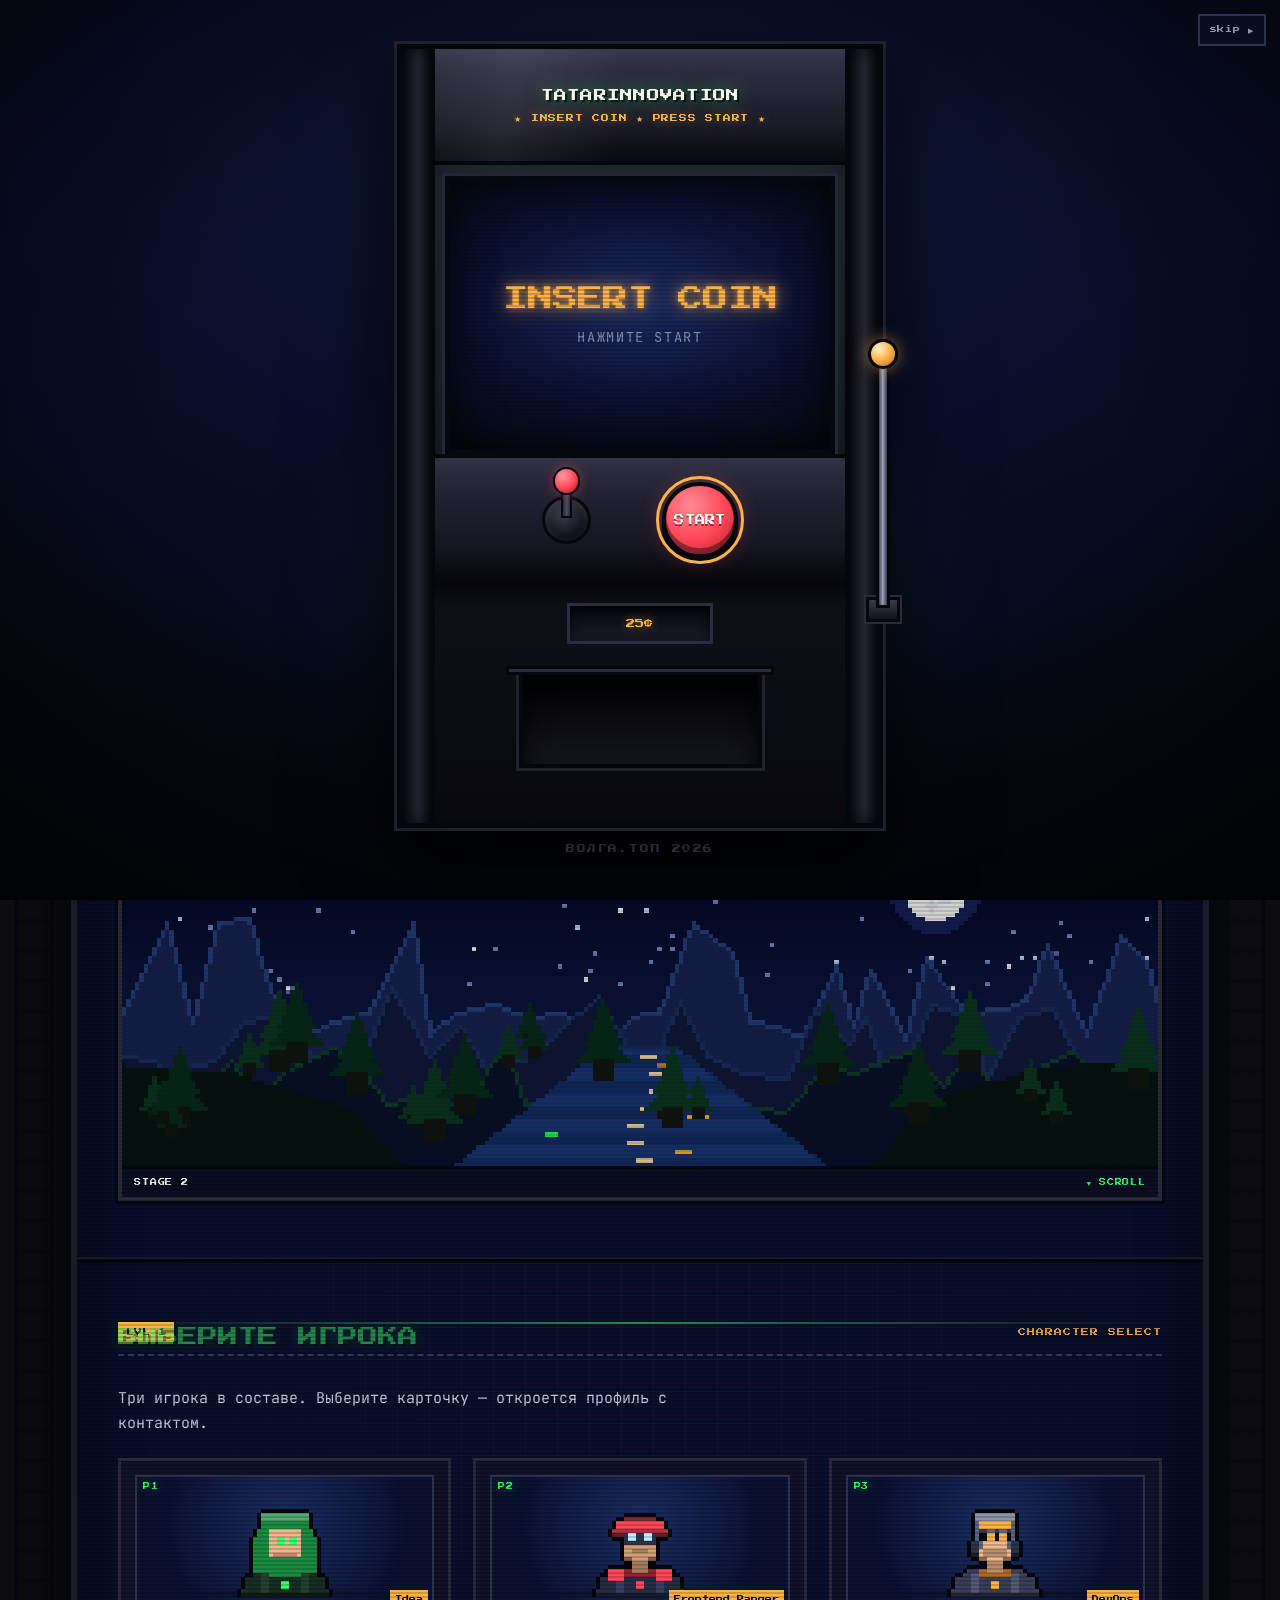
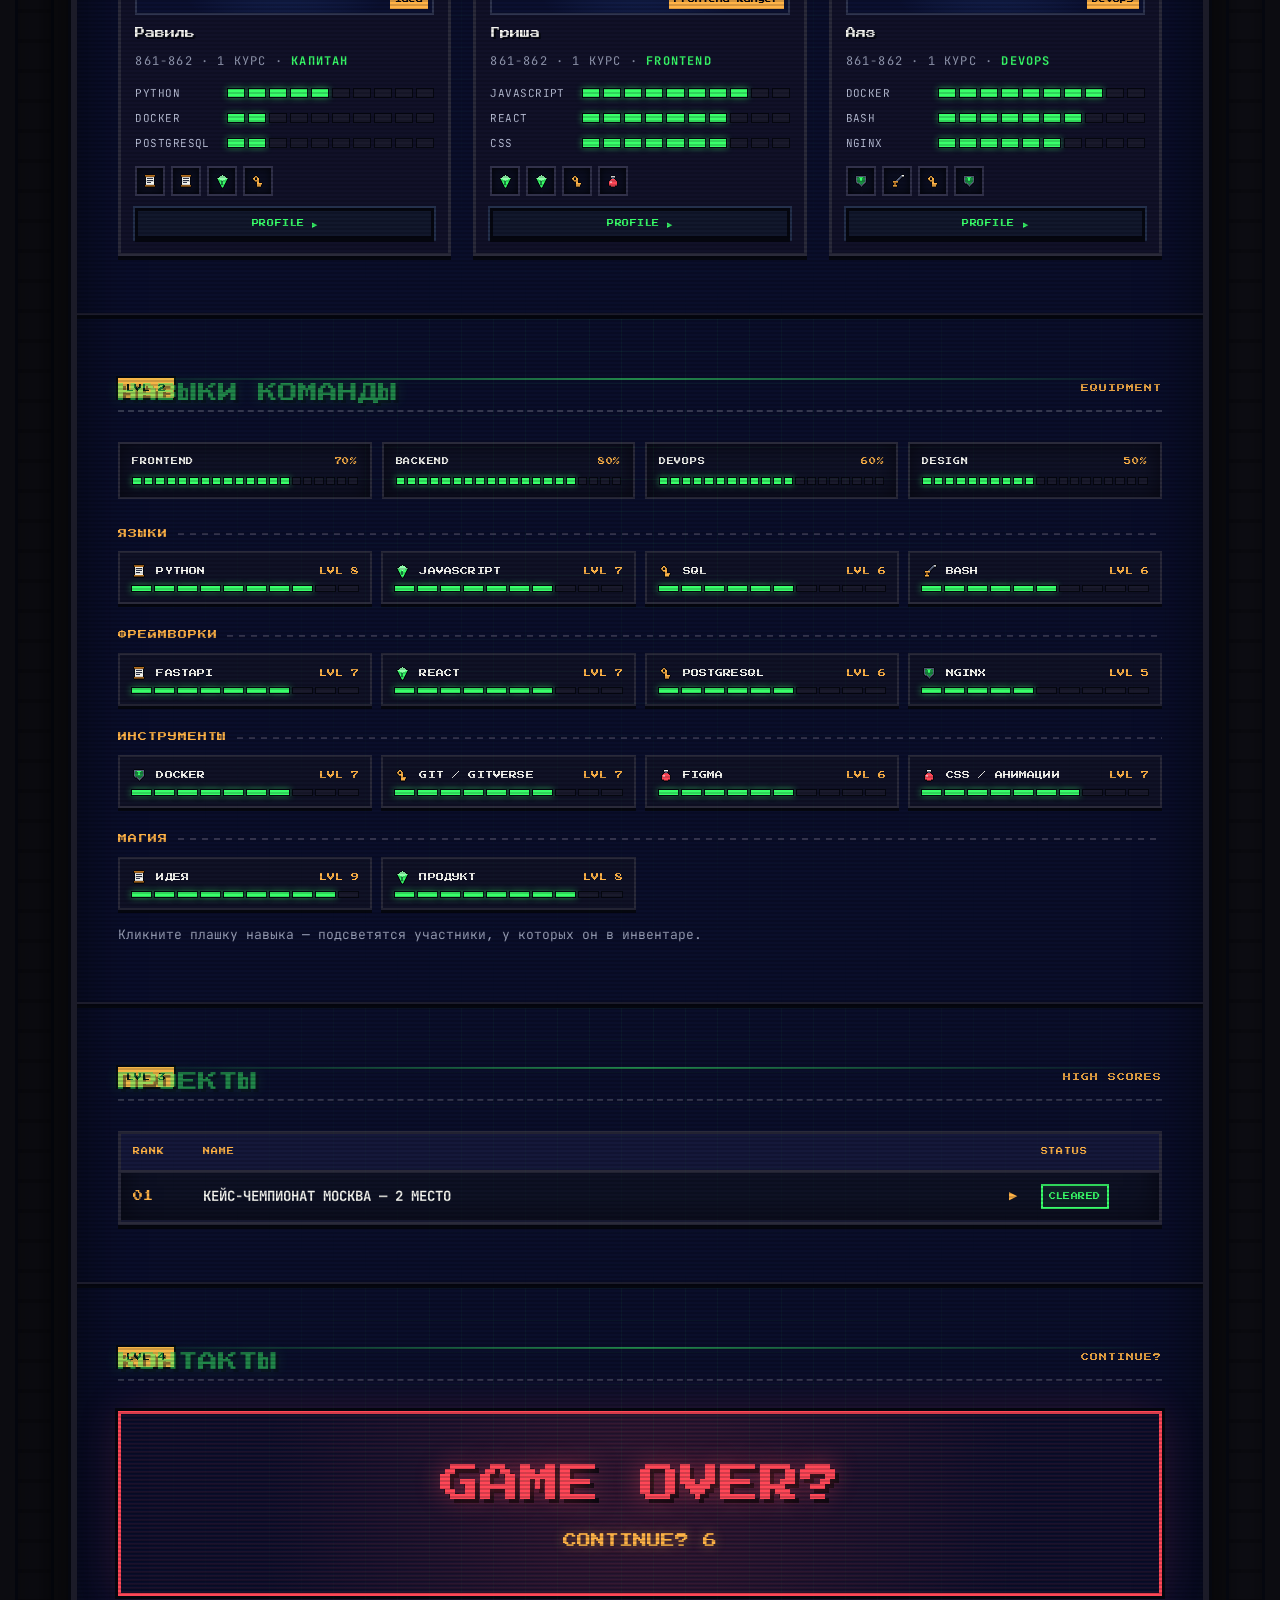
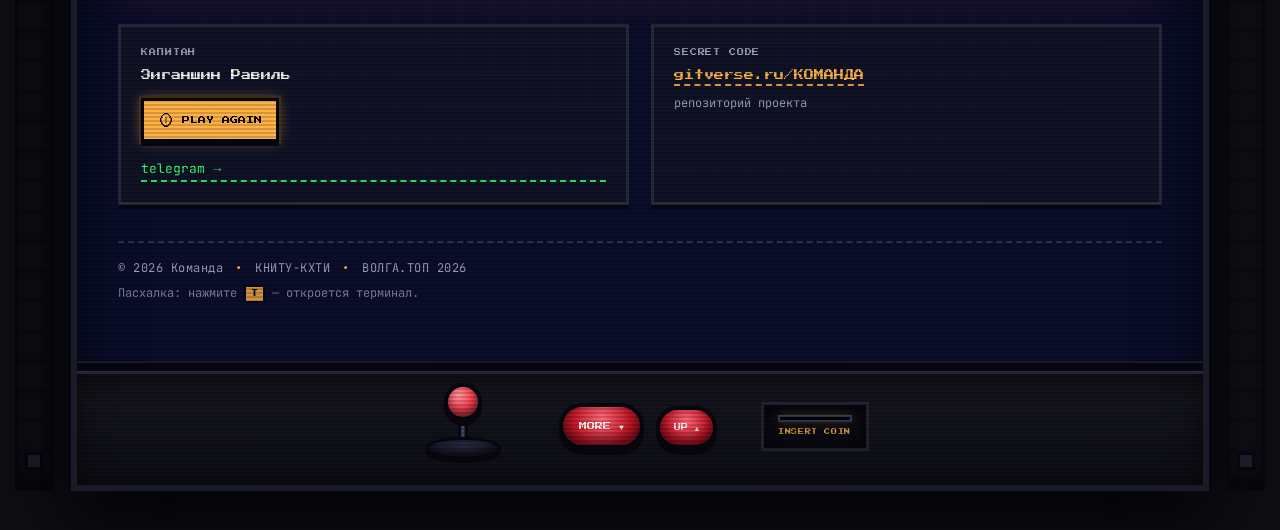
==== index.html @ 42d1e585 "Add files via upload" ====
<!DOCTYPE html>
<html lang="ru">
<head>
<meta charset="utf-8">
<meta name="viewport" content="width=device-width, initial-scale=1, viewport-fit=cover">
<title>КОМАНДА «НАЗВАНИЕ» — аркадный автомат · Волга.ТОП 2026</title>
<meta name="description" content="Сайт-визитка команды «НАЗВАНИЕ» для хакатона Волга.ТОП 2026: аркадный автомат, экран CRT, уровни от участников до контактов.">
<meta name="theme-color" content="#0d0d12">
<meta property="og:type" content="website">
<meta property="og:title" content="КОМАНДА «НАЗВАНИЕ» — аркадный автомат">
<meta property="og:description" content="Вставьте монету и пройдите пять уровней: команда, участники, навыки, проекты, контакты.">
<meta property="og:image" content="assets/img/level-bg.png">
<link rel="icon" href="assets/img/favicon.png" type="image/png">
<link rel="preload" href="assets/fonts/press-start-2p-cyrillic.woff2" as="font" type="font/woff2" crossorigin>
<link rel="preload" href="assets/fonts/jetbrains-mono-cyrillic.woff2" as="font" type="font/woff2" crossorigin>
<link rel="stylesheet" href="css/main.css">
<link rel="stylesheet" href="css/crt.css">
<script>
  document.documentElement.classList.add('js');
  try {
    if (localStorage.getItem('arcade:boot') === 'done') {
      document.documentElement.classList.add('boot-seen');
    }
  } catch (e) {}
</script>
<noscript>
  <style>
    .boot { display: none !important; }
    html.js [data-reveal] { opacity: 1 !important; transform: none !important; }
  </style>
</noscript>
</head>
<body>

<a class="skip-link" href="#main">Перейти к содержимому (SKIP)</a>

<div class="cabinet">

  <div class="marquee" role="presentation">
    <div class="marquee__track">
      <span class="marquee__run">INSERT COIN <b>✦</b> 5 УРОВНЕЙ <b>✦</b> PRESS START <b>✦</b> HIGH SCORES <b>✦</b> CONTINUE? <b>✦</b> INSERT COIN <b>✦</b> 5 УРОВНЕЙ <b>✦</b> PRESS START <b>✦</b> HIGH SCORES <b>✦</b> CONTINUE? <b>✦</b> INSERT COIN <b>✦</b> 5 УРОВНЕЙ <b>✦</b> PRESS START <b>✦</b> HIGH SCORES <b>✦</b> CONTINUE? <b>✦</b></span>
      <span class="marquee__run" aria-hidden="true">INSERT COIN <b>✦</b> 5 УРОВНЕЙ <b>✦</b> PRESS START <b>✦</b> HIGH SCORES <b>✦</b> CONTINUE? <b>✦</b> INSERT COIN <b>✦</b> 5 УРОВНЕЙ <b>✦</b> PRESS START <b>✦</b> HIGH SCORES <b>✦</b> CONTINUE? <b>✦</b> INSERT COIN <b>✦</b> 5 УРОВНЕЙ <b>✦</b> PRESS START <b>✦</b> HIGH SCORES <b>✦</b> CONTINUE? <b>✦</b></span>
    </div>
  </div>

  <div class="deck">
    <div class="rail rail--l" aria-hidden="true"></div>

    <div class="screen" id="screen">
      <div class="screen__glass" aria-hidden="true"></div>

      <header class="hud" id="hud">
        <a class="hud__brand" href="#lvl0" aria-label="В начало">
          <img class="hud__emblem" src="assets/img/logo-emblem.png" alt="" width="28" height="28">
          <span class="hud__team" data-site-text="team.title">КОМАНДА «НАЗВАНИЕ»</span>
        </a>

        <nav class="levels" id="levels" aria-label="Выбор уровня">
          <a class="lvl is-active" href="#lvl0" data-target="lvl0"><span class="lvl__num">LVL 0</span> <span class="lvl__name">START</span><span class="lvl__cursor" aria-hidden="true">▶</span></a>
          <a class="lvl" href="#lvl1" data-target="lvl1"><span class="lvl__num">LVL 1</span> <span class="lvl__name">CREW</span><span class="lvl__cursor" aria-hidden="true">▶</span></a>
          <a class="lvl" href="#lvl2" data-target="lvl2"><span class="lvl__num">LVL 2</span> <span class="lvl__name">SKILLS</span><span class="lvl__cursor" aria-hidden="true">▶</span></a>
          <a class="lvl" href="#lvl3" data-target="lvl3"><span class="lvl__num">LVL 3</span> <span class="lvl__name">SCORES</span><span class="lvl__cursor" aria-hidden="true">▶</span></a>
          <a class="lvl" href="#lvl4" data-target="lvl4"><span class="lvl__num">LVL 4</span> <span class="lvl__name">CONTACTS</span><span class="lvl__cursor" aria-hidden="true">▶</span></a>
        </nav>

        <div class="hud__right">
          <span class="credit" aria-hidden="true"><i class="credit__lamp"></i>CREDIT 1</span>
          <button class="icon-btn" id="soundToggle" type="button" aria-pressed="true" aria-label="Звук интерфейса: включён" title="Звук">♪</button>
          <button class="menu-btn" id="menuBtn" type="button" aria-expanded="false" aria-controls="levels">MENU</button>
        </div>
      </header>

      <main id="main">
        <h1 class="visually-hidden"><span data-site-text="team.title">КОМАНДА «НАЗВАНИЕ»</span> — сайт-визитка команды на хакатоне «<span data-site-text="site.event">Волга.ТОП 2026</span>» в стиле аркадного автомата</h1>

        <section class="lvl-sec lvl-sec--intro" id="lvl0" aria-labelledby="h-lvl0">
          <header class="sec-head" data-reveal>
            <span class="sec-head__badge">LVL 0</span>
            <h2 class="sec-head__title" id="h-lvl0">О КОМАНДЕ</h2>
            <span class="sec-head__sub">START</span>
          </header>

          <div class="hiscore" data-reveal>
            <span class="hiscore__label">HI-SCORE</span>
            <p class="hiscore__name" data-site-text="team.title">КОМАНДА «НАЗВАНИЕ»</p>
            <p class="hiscore__motto" data-site-text="team.motto">девиз команды</p>
            <div class="hiscore__meta">
              <span data-site-text="site.event">ВОЛГА.ТОП 2026</span>
              <span class="dot">·</span>
              <span data-site-text="team.university">ПГУТИ</span>
            </div>
          </div>

          <div class="intro-body">
            <div class="typer" id="aboutText" data-reveal>
              <noscript><p>Текст о команде подгружается из data/site.json.</p></noscript>
            </div>
          </div>

          <div class="scoreboard" data-reveal>
            <div class="scoreboard__cell"><span class="scoreboard__k">PLAYERS</span><span class="scoreboard__v" id="statPlayers">00</span></div>
            <div class="scoreboard__cell"><span class="scoreboard__k">SKILLS</span><span class="scoreboard__v" id="statSkills">00</span></div>
            <div class="scoreboard__cell"><span class="scoreboard__k">SCORES</span><span class="scoreboard__v" id="statScores">00</span></div>
            <div class="scoreboard__cell"><span class="scoreboard__k">LEVELS</span><span class="scoreboard__v">05</span></div>
          </div>

          <figure class="levelart" data-reveal>
            <img class="levelart__img" src="assets/img/level-bg.png" alt="Пиксельный ночной пейзаж: река уходит в горы, лес по берегам" width="240" height="90">
            <figcaption class="levelart__cap"><span data-site-text="site.levelCaption">STAGE 0 — RIVER VALLEY</span><span class="levelart__hint">▼ SCROLL</span></figcaption>
          </figure>
        </section>

        <section class="lvl-sec" id="lvl1" aria-labelledby="h-lvl1">
          <header class="sec-head" data-reveal>
            <span class="sec-head__badge">LVL 1</span>
            <h2 class="sec-head__title" id="h-lvl1">ВЫБЕРИТЕ ИГРОКА</h2>
            <span class="sec-head__sub">CHARACTER SELECT</span>
          </header>
          <p class="sec-lead" data-site-text="site.crewLead" data-reveal>Карточки участников: портрет, группа, класс, статы и инвентарь.</p>

          <div class="crew-grid" id="crewGrid" data-reveal>
            <noscript><p class="sec-lead">Список участников подгружается из data/crew.json.</p></noscript>
          </div>
        </section>

        <section class="lvl-sec" id="lvl2" aria-labelledby="h-lvl2">
          <header class="sec-head" data-reveal>
            <span class="sec-head__badge">LVL 2</span>
            <h2 class="sec-head__title" id="h-lvl2">НАВЫКИ КОМАНДЫ</h2>
            <span class="sec-head__sub">EQUIPMENT</span>
          </header>

          <div class="directions" id="directions" data-reveal>
            <noscript><p class="sec-lead">Статы команды подгружаются из data/skills.json.</p></noscript>
          </div>

          <div class="slots" id="skillSlots" data-reveal></div>

          <div class="filterbar" id="filterbar" hidden>
            <span class="filterbar__text">ФИЛЬТР: <b id="filterName"></b> — <span id="filterOwners"></span></span>
            <button class="btn btn--ghost btn--sm" type="button" id="filterReset">СБРОСИТЬ ×</button>
          </div>
          <p class="sec-hint" data-reveal>Кликните плашку навыка — подсветятся участники, у которых он в инвентаре.</p>
        </section>

        <section class="lvl-sec" id="lvl3" aria-labelledby="h-lvl3">
          <header class="sec-head" data-reveal>
            <span class="sec-head__badge">LVL 3</span>
            <h2 class="sec-head__title" id="h-lvl3">ПРОЕКТЫ</h2>
            <span class="sec-head__sub">HIGH SCORES</span>
          </header>

          <div class="table-wrap" data-reveal>
            <table class="scores">
              <caption class="visually-hidden">Таблица проектов команды: место, название, статус</caption>
              <colgroup>
                <col class="col-rank"><col class="col-name"><col class="col-status">
              </colgroup>
              <thead>
                <tr>
                  <th scope="col">RANK</th>
                  <th scope="col">NAME</th>
                  <th scope="col">STATUS</th>
                </tr>
              </thead>
              <tbody id="scoresBody">
                <tr><td colspan="3" class="scores__empty">Загрузка таблицы рекордов…</td></tr>
              </tbody>
            </table>
          </div>
        </section>

        <section class="lvl-sec lvl-sec--contact" id="lvl4" aria-labelledby="h-lvl4">
          <header class="sec-head" data-reveal>
            <span class="sec-head__badge">LVL 4</span>
            <h2 class="sec-head__title" id="h-lvl4">КОНТАКТЫ</h2>
            <span class="sec-head__sub">CONTINUE?</span>
          </header>

          <div class="gameover" data-reveal>
            <p class="gameover__big">GAME OVER?</p>
            <p class="gameover__continue" id="continueLine" aria-live="polite">CONTINUE? <span id="continueNum">9</span></p>
          </div>

          <div class="contact-grid" data-reveal>
            <div class="contact-card">
              <span class="contact-card__k">КАПИТАН</span>
              <span class="contact-card__v" data-site-text="contacts.captain">ИМЯ КАПИТАНА</span>
              <a class="btn btn--coin contact-card__btn" id="playAgain" href="mailto:captain@example.com">
                <img src="assets/sprites/icon-coin.png" alt="" width="16" height="16"> PLAY AGAIN
              </a>
              <a class="link-plain" id="telegramLink" href="#" hidden>telegram →</a>
            </div>
            <div class="contact-card">
              <span class="contact-card__k">SECRET CODE</span>
              <a class="contact-card__v contact-card__repo" id="repoLink" href="https://gitverse.ru/" data-site-text="contacts.repoLabel">gitverse.ru/…</a>
              <span class="contact-card__hint">репозиторий проекта</span>
            </div>
          </div>

          <footer class="foot" data-reveal>
            <p class="foot__line">
              <span data-site-text="site.copyright">© 2026 Команда</span>
              <span class="dot">•</span>
              <span data-site-text="team.university">ПГУТИ</span>
              <span class="dot">•</span>
              <span data-site-text="site.event">Волга.ТОП 2026</span>
            </p>
            <p class="foot__hint">Пасхалка: нажмите <kbd>T</kbd> — откроется терминал.</p>
          </footer>
        </section>

      </main>

      <div class="panel" role="group" aria-label="Панель управления автомата">
        <div class="stick" aria-hidden="true">
          <span class="stick__shaft"></span><span class="stick__ball"></span><span class="stick__base"></span>
        </div>
        <div class="panel__keys">
          <button class="pbtn pbtn--red" type="button" data-scroll="next">MORE ▼</button>
          <button class="pbtn pbtn--red pbtn--small" type="button" data-scroll="top">UP ▲</button>
        </div>
        <div class="coinslot" aria-hidden="true">
          <span class="coinslot__slot"></span>
          <span class="coinslot__label">INSERT COIN</span>
        </div>
      </div>
    </div>

    <div class="rail rail--r" aria-hidden="true"></div>
  </div>
</div>

<div class="boot" id="boot" role="dialog" aria-labelledby="bootTitle" tabindex="-1">
  <a class="boot__skip" href="#lvl0" id="bootSkip">skip ▶</a>

  <div class="boot__stage">
    <div class="cab" id="cab">
      <div class="cab__top">
        <p class="cab__title" id="bootTitle" data-site-text="team.title">КОМАНДА «НАЗВАНИЕ»</p>
        <p class="cab__marquee">★ INSERT COIN ★ PRESS START ★</p>
      </div>

      <div class="cab__screen">
        <div class="cab__scan" aria-hidden="true"></div>
        <div class="cab__screen-in">
          <p class="boot__insert" id="bootInsert">INSERT COIN</p>
          <p class="boot__hint" id="bootHint">нажмите START</p>
        </div>
      </div>

      <div class="cab__panel">
        <div class="cab__stick" aria-hidden="true"><span></span></div>
        <button class="boot__start" id="bootStart" type="button" aria-label="START — запустить автомат">START</button>
      </div>

      <div class="cab__base">
        <div class="cab__slot" aria-hidden="true">25¢</div>
        <div class="cab__tray" aria-hidden="true">
          <span class="cab__tray-lip"></span>
          <span class="cab__coins" id="bootCoins"></span>
        </div>
      </div>

      <div class="cab__lever" aria-hidden="true">
        <span class="cab__lever-base"></span>
        <span class="cab__lever-arm"><span class="cab__lever-ball"></span></span>
      </div>
    </div>

    <p class="boot__foot" data-site-text="site.event">ВОЛГА.ТОП 2026</p>
  </div>
</div>

<section class="term" id="term" aria-label="Терминал команды" hidden>
  <div class="term__bar">
    <span>TERMINAL v1.0 — команды: help, crew, skills, scores, contact</span>
    <button class="term__close" type="button" id="termClose" aria-label="Закрыть терминал">×</button>
  </div>
  <div class="term__out" id="termOut" role="log" aria-live="polite"></div>
  <form class="term__form" id="termForm" autocomplete="off">
    <label class="visually-hidden" for="termInput">Команда</label>
    <span class="term__prompt" aria-hidden="true">&gt;</span>
    <input class="term__input" id="termInput" name="cmd" type="text" spellcheck="false" placeholder="help">
  </form>
</section>

<div class="prof" id="prof" role="dialog" aria-modal="true" aria-labelledby="profName" hidden>
  <div class="prof__backdrop" data-prof-close></div>

  <div class="prof__win" tabindex="-1">
    <div class="prof__bar">
      <span class="prof__bar-title">PROFILE // <b id="profTag">P1</b></span>
      <div class="prof__nav">
        <button class="prof__btn" type="button" id="profPrev" aria-label="Предыдущий игрок">◀</button>
        <span class="prof__count" id="profCount" aria-hidden="true">1 / 3</span>
        <button class="prof__btn" type="button" id="profNext" aria-label="Следующий игрок">▶</button>
        <button class="prof__btn prof__btn--close" type="button" id="profClose" aria-label="Закрыть профиль">×</button>
      </div>
    </div>

    <div class="prof__body">
      <div class="prof__side">
        <div class="prof__stage">
          <span class="prof__stage-tag" id="profStageTag">P1</span>
          <img class="prof__sprite" id="profSprite" src="assets/sprites/mage.png" alt="" width="128" height="128">
          <span class="prof__stage-class" id="profClass">Idea</span>
        </div>

        <dl class="prof__facts">
          <div class="prof__fact"><dt>ГРУППА</dt><dd id="profGroup">—</dd></div>
          <div class="prof__fact"><dt>РОЛЬ</dt><dd id="profRole">—</dd></div>
          <div class="prof__fact"><dt>POWER</dt><dd id="profPower"><b>0</b> <span class="prof__power-max">/ 0</span></dd></div>
        </dl>
      </div>

      <div class="prof__info">
        <p class="prof__kicker">CHARACTER SHEET</p>
        <h2 class="prof__name" id="profName">PLAYER</h2>
        <p class="prof__bio" id="profBio"></p>

        <h3 class="prof__h">СТАТЫ</h3>
        <ul class="stats prof__stats" id="profStats"></ul>

        <h3 class="prof__h">ИНВЕНТАРЬ</h3>
        <ul class="prof__inv" id="profInv"></ul>

        <div class="prof__actions">
          <a class="btn btn--coin" id="profContact" href="#" rel="noopener" hidden>КОНТАКТ ↗</a>
          <button class="btn btn--ghost" type="button" id="profCloseBtn">ЗАКРЫТЬ · ESC</button>
        </div>
        <p class="prof__no-contact" id="profNoContact" hidden>Контакт не указан — пишите капитану на уровне 4.</p>
      </div>
    </div>

    <p class="prof__foot">← → сменить игрока · <kbd>ESC</kbd> закрыть · свайп на телефоне</p>
    <p class="visually-hidden" id="profStatus" role="status" aria-live="polite"></p>
  </div>
</div>

<script src="js/data.js"></script>
<script src="js/nav.js"></script>
<script src="js/profile.js"></script>
</body>
</html>
---- css/main.css ----
@font-face {
  font-family: 'Press Start 2P';
  font-style: normal;
  font-weight: 400;
  font-display: swap;
  src: url('../assets/fonts/press-start-2p-cyrillic.woff2') format('woff2');
  unicode-range: U+0301, U+0400-045F, U+0490-0491, U+04B0-04B1, U+2116;
}
@font-face {
  font-family: 'Press Start 2P';
  font-style: normal;
  font-weight: 400;
  font-display: swap;
  src: url('../assets/fonts/press-start-2p-latin.woff2') format('woff2');
  unicode-range: U+0000-00FF, U+0131, U+0152-0153, U+02BB-02BC, U+02C6, U+02DA,
    U+02DC, U+0304, U+0308, U+0329, U+2000-206F, U+20AC, U+2122, U+2191,
    U+2193, U+2212, U+2215, U+FEFF, U+FFFD;
}
@font-face {
  font-family: 'JetBrains Mono';
  font-style: normal;
  font-weight: 100 800;
  font-display: swap;
  src: url('../assets/fonts/jetbrains-mono-cyrillic.woff2') format('woff2');
  unicode-range: U+0301, U+0400-045F, U+0490-0491, U+04B0-04B1, U+2116;
}
@font-face {
  font-family: 'JetBrains Mono';
  font-style: normal;
  font-weight: 100 800;
  font-display: swap;
  src: url('../assets/fonts/jetbrains-mono-latin.woff2') format('woff2');
  unicode-range: U+0000-00FF, U+0131, U+0152-0153, U+02BB-02BC, U+02C6, U+02DA,
    U+02DC, U+0304, U+0308, U+0329, U+2000-206F, U+20AC, U+2122, U+2191,
    U+2193, U+2212, U+2215, U+FEFF, U+FFFD;
}

:root {
  --screen: #0a0e2a;
  --cabinet: #0d0d12;
  --panel: #161622;
  --ink: #f5f5f0;
  --phos: #39ff6a;
  --amber: #ffb347;
  --blood: #ff4757;
  --muted: #9aa0b8;
  --line: #2a2a3a;
  --line-d: #1a1a26;
  --bg-deep: #05070f;

  --font-px: 'Press Start 2P', 'JetBrains Mono', ui-monospace, monospace;
  --font-mono: 'JetBrains Mono', ui-monospace, 'Cascadia Mono', Consolas, monospace;

  --pad-x: clamp(14px, 3.2vw, 44px);
  --sec-y: clamp(28px, 4.6vw, 64px);
  --gap: clamp(12px, 1.8vw, 22px);
  --hud-h: 64px;
  --step: 4px; /* шаг «пиксельной» сетки */

  --shadow-hard: 0 4px 0 var(--bg-deep);
  --glow-green: 0 0 12px rgba(57, 255, 106, .45);
  --glow-amber: 0 0 12px rgba(255, 179, 71, .45);
}

*,
*::before,
*::after { box-sizing: border-box; }

html { -webkit-text-size-adjust: 100%; }

html, body { overflow-x: clip; }

body {
  margin: 0;
  font-family: var(--font-mono);
  font-size: 16px;
  line-height: 1.65;
  color: var(--ink);
  background-color: var(--cabinet);
  background-image:
    url("data:image/svg+xml,%3Csvg xmlns='http://www.w3.org/2000/svg' width='160' height='160'%3E%3Cfilter id='n'%3E%3CfeTurbulence type='fractalNoise' baseFrequency='0.9' numOctaves='3' stitchTiles='stitch'/%3E%3C/filter%3E%3Crect width='160' height='160' filter='url(%23n)' opacity='0.32'/%3E%3C/svg%3E"),
    linear-gradient(90deg, #08080c 0%, #14141c 50%, #08080c 100%);
  background-blend-mode: overlay, normal;
  background-attachment: fixed;
}

img { max-width: 100%; display: block; }

img[src*="sprites"],
img[src*="level-bg"],
img[src*="logo-emblem"] { image-rendering: pixelated; }

[hidden] { display: none !important; }

h1, h2, h3, h4, p, ul, ol, figure, blockquote { margin: 0; }
ul, ol { padding: 0; list-style: none; }

a { color: var(--phos); text-decoration-thickness: 2px; text-underline-offset: 3px; }
a:hover { color: var(--amber); }

a,
button,
label,
input,
[role="button"] {
  touch-action: manipulation;
  -webkit-tap-highlight-color: transparent;
}

::selection { background: var(--phos); color: var(--bg-deep); }

:focus-visible {
  outline: 3px solid var(--amber);
  outline-offset: 3px;
}

.visually-hidden {
  position: absolute !important;
  width: 1px; height: 1px;
  margin: -1px; padding: 0;
  overflow: hidden; clip: rect(0 0 0 0); clip-path: inset(50%);
  white-space: nowrap; border: 0;
}

.skip-link {
  position: fixed;
  top: -60px; left: 12px;
  z-index: 300;
  padding: 12px 16px;
  font-family: var(--font-px);
  font-size: 9px;
  color: var(--bg-deep);
  background: var(--amber);
  border: 3px solid var(--bg-deep);
  text-decoration: none;
  transition: top .12s steps(2, end);
}
.skip-link:focus { top: 12px; color: var(--bg-deep); }

* { scrollbar-width: thin; scrollbar-color: #34344a var(--cabinet); }
::-webkit-scrollbar { width: 14px; height: 14px; }
::-webkit-scrollbar-track { background: var(--cabinet); }
::-webkit-scrollbar-thumb {
  background: #34344a;
  border: 3px solid var(--cabinet);
}
::-webkit-scrollbar-thumb:hover { background: var(--phos); }

.cabinet {
  max-width: 1440px;
  margin: 0 auto;
  padding: 0 clamp(6px, 1.2vw, 18px) clamp(20px, 3vw, 48px);
}

.marquee {
  position: relative;
  overflow: hidden;
  padding: 7px 0;
  background: #08080d;
  border-bottom: 3px solid var(--bg-deep);
  box-shadow: inset 0 -2px 0 #1b1b28;
}
.marquee__track {
  display: flex;
  width: max-content;
  animation: ticker 34s linear infinite;
}
.marquee:hover .marquee__track { animation-play-state: paused; }
.marquee__run {
  padding-right: 40px;
  white-space: nowrap;
  font-family: var(--font-px);
  font-size: 8px;
  letter-spacing: .14em;
  color: var(--amber);
  text-shadow: var(--glow-amber);
}
.marquee__run b { color: var(--phos); font-weight: 400; }

.deck {
  display: flex;
  align-items: stretch;
  justify-content: center;
  gap: clamp(0px, 1.4vw, 24px);
  padding-top: clamp(10px, 1.6vw, 20px);
}

.rail {
  position: relative;
  display: none;
  flex: 1 1 40px;
  max-width: 110px;
  border: 3px solid var(--bg-deep);
  background:
    repeating-linear-gradient(180deg,
      #14141d 0 26px,
      #101018 26px 30px);
  box-shadow: inset 0 0 40px rgba(0, 0, 0, .9);
}
.rail::before,
.rail::after {
  content: '';
  position: absolute;
  left: 50%;
  transform: translateX(-50%);
  width: 18px; height: 18px;
  background: #1c1c28;
  border: 3px solid var(--bg-deep);
}
.rail::before { top: 18px; }
.rail::after { bottom: 18px; }

.screen {
  position: relative;
  flex: 0 1 var(--maxw, 1200px);
  width: 100%;
  max-width: 1200px;
  min-width: 0;
  background: var(--screen);
  border: 6px solid #1b1b28;
  box-shadow:
    0 0 0 3px var(--bg-deep),
    0 24px 70px rgba(0, 0, 0, .85),
    inset 0 0 60px rgba(0, 0, 0, .6);
}

.hud {
  position: sticky;
  top: 0;
  z-index: 50;
  display: flex;
  align-items: center;
  gap: clamp(8px, 1.6vw, 20px);
  height: var(--hud-h);
  padding: 0 clamp(10px, 1.8vw, 22px);
  background: #0d0d12;
  border-bottom: 4px solid var(--bg-deep);
  box-shadow:
    0 3px 0 0 #262638,
    0 10px 26px rgba(0, 0, 0, .65);
}

.hud__brand {
  display: flex;
  align-items: center;
  gap: 10px;
  min-width: 0;
  color: var(--ink);
  text-decoration: none;
}
.hud__brand:hover { color: var(--phos); }
.hud__emblem {
  flex: 0 0 auto;
  width: 28px; height: 28px;
}
.hud__team {
  font-family: var(--font-px);
  font-size: 8px;
  line-height: 1.5;
  letter-spacing: .02em;
  text-shadow: var(--glow-green);
  white-space: nowrap;
  overflow: hidden;
  text-overflow: ellipsis;
}

.levels {
  display: flex;
  align-items: center;
  gap: 4px;
  margin-left: auto;
  min-width: 0;
  overflow-x: auto;
  scrollbar-width: none;
}
.levels::-webkit-scrollbar { display: none; }

.lvl {
  position: relative;
  display: inline-flex;
  align-items: center;
  gap: 5px;
  flex: 0 0 auto;
  padding: 9px 9px;
  font-family: var(--font-px);
  font-size: 8px;
  line-height: 1;
  color: #a7aec6;
  text-decoration: none;
  background: #161622;
  border: 2px solid #2c2c42;
  box-shadow: 0 3px 0 var(--bg-deep);
  transition: color .1s steps(2, end), background .1s steps(2, end),
    border-color .1s steps(2, end), transform .1s steps(2, end);
}
.lvl:hover,
.lvl:focus-visible {
  color: var(--ink);
  background: #1e1e30;
  border-color: var(--phos);
}
.lvl__cursor {
  order: -1;
  width: 8px;
  color: var(--amber);
  opacity: 0;
}
.lvl.is-active {
  color: var(--bg-deep);
  background: var(--phos);
  border-color: var(--bg-deep);
  box-shadow: 0 3px 0 var(--bg-deep), var(--glow-green);
}
.lvl.is-active .lvl__cursor {
  opacity: 1;
  animation: blink1s 1s steps(1, end) infinite;
}

.hud__right {
  display: flex;
  align-items: center;
  gap: 8px;
  flex: 0 0 auto;
}

.credit {
  display: inline-flex;
  align-items: center;
  gap: 6px;
  font-family: var(--font-px);
  font-size: 7px;
  color: var(--phos);
  white-space: nowrap;
}
.credit__lamp {
  width: 8px; height: 8px;
  background: var(--phos);
  box-shadow: var(--glow-green);
  animation: blink1s 1.6s steps(1, end) infinite;
}

.icon-btn,
.menu-btn {
  font-family: var(--font-px);
  font-size: 8px;
  line-height: 1;
  color: var(--ink);
  background: #161622;
  border: 2px solid #2c2c42;
  box-shadow: 0 3px 0 var(--bg-deep);
  padding: 8px 10px;
  cursor: pointer;
}
.icon-btn:hover,
.menu-btn:hover { border-color: var(--amber); color: var(--amber); }
.icon-btn[aria-pressed="false"] { color: #6b7089; }

.menu-btn { display: none; }

.lvl-sec {
  position: relative;
  padding: var(--sec-y) var(--pad-x);
  border-bottom: 4px solid var(--bg-deep);
  box-shadow: inset 0 -2px 0 #1c1c2c;
  scroll-margin-top: calc(var(--hud-h) + 12px);
}
.lvl-sec::before {
  content: '';
  position: absolute;
  inset: 0;
  pointer-events: none;
  background-image:
    linear-gradient(rgba(57, 255, 106, .05) 1px, transparent 1px),
    linear-gradient(90deg, rgba(57, 255, 106, .05) 1px, transparent 1px);
  background-size: 32px 32px;
  mask-image: radial-gradient(ellipse at 50% 0%, #000 0%, transparent 78%);
  -webkit-mask-image: radial-gradient(ellipse at 50% 0%, #000 0%, transparent 78%);
}

.sec-head {
  position: relative;
  display: flex;
  align-items: baseline;
  flex-wrap: wrap;
  gap: 8px 12px;
  padding-bottom: 12px;
  margin-bottom: clamp(16px, 2.6vw, 30px);
  border-bottom: 2px dashed rgba(245, 245, 240, .18);
}
.sec-head__badge {
  font-family: var(--font-px);
  font-size: 8px;
  line-height: 1;
  padding: 6px 8px;
  color: var(--bg-deep);
  background: var(--amber);
  box-shadow: 0 0 0 2px var(--bg-deep);
}
.sec-head__title {
  font-family: var(--font-px);
  font-weight: 400;
  font-size: clamp(12px, 2.1vw, 20px);
  line-height: 1.5;
  color: var(--phos);
  text-shadow: 0 0 14px rgba(57, 255, 106, .4), 3px 3px 0 var(--bg-deep);
}
.sec-head__sub {
  margin-left: auto;
  font-family: var(--font-px);
  font-size: 8px;
  letter-spacing: .12em;
  color: var(--amber);
  opacity: .9;
}

.sec-lead {
  max-width: 62ch;
  margin-bottom: clamp(14px, 2vw, 22px);
  color: #c9cee2;
  font-size: 15px;
}
.sec-hint {
  margin-top: 14px;
  font-size: 13px;
  color: var(--muted);
}
.sec-hint b { color: var(--amber); font-weight: 700; }

.notice {
  margin: calc(var(--sec-y) * .5) var(--pad-x) 0;
  padding: 10px 12px;
  font-size: 13px;
  color: var(--bg-deep);
  background: var(--amber);
  border: 3px solid var(--bg-deep);
  box-shadow: 0 3px 0 var(--bg-deep);
}
.notice code {
  padding: 1px 4px;
  font-family: var(--font-mono);
  font-size: 12px;
  background: #ffe2b8;
  border: 1px solid #a96f1d;
}

.hiscore {
  position: relative;
  padding: clamp(18px, 3vw, 34px) clamp(14px, 3vw, 30px);
  text-align: center;
  background:
    repeating-linear-gradient(0deg, rgba(57, 255, 106, .05) 0 2px, transparent 2px 4px),
    linear-gradient(180deg, #101a3c 0%, #0a0e2a 100%);
  border: 4px solid var(--phos);
  box-shadow:
    0 0 0 4px var(--bg-deep),
    0 0 34px rgba(57, 255, 106, .16),
    inset 0 0 40px rgba(57, 255, 106, .07);
}
.hiscore__label {
  display: inline-block;
  font-family: var(--font-px);
  font-size: 8px;
  letter-spacing: .18em;
  color: var(--amber);
  text-shadow: var(--glow-amber);
  margin-bottom: 14px;
}
.hiscore__name {
  font-family: var(--font-px);
  font-weight: 400;
  font-size: clamp(14px, 3.1vw, 30px);
  line-height: 1.6;
  color: var(--ink);
  text-shadow: 0 0 20px rgba(245, 245, 240, .3), 4px 4px 0 var(--bg-deep);
  overflow-wrap: break-word;
}
.hiscore__motto {
  margin-top: 12px;
  font-size: clamp(13px, 1.5vw, 16px);
  color: var(--phos);
  letter-spacing: .02em;
}
.hiscore__meta {
  margin-top: 14px;
  font-size: 12px;
  letter-spacing: .18em;
  text-transform: uppercase;
  color: var(--muted);
}
.dot { color: var(--amber); margin: 0 .4em; }

.intro-body {
  display: grid;
  gap: var(--gap);
  margin-top: clamp(18px, 3vw, 30px);
}

.typer { max-width: 74ch; }
.typer__line {
  position: relative;
  min-height: 1.65em;
  margin-bottom: .55em;
  font-size: clamp(15px, 1.6vw, 17px);
  color: #dfe3f2;
  white-space: pre-wrap;
}
.typer__line:last-child { margin-bottom: 0; }
.typer__line::before { content: '> '; color: var(--phos); }
.typer.is-typing .typer__line:last-child::after {
  content: '';
  display: inline-block;
  width: .55em; height: 1em;
  margin-left: 2px;
  vertical-align: -2px;
  background: var(--phos);
  box-shadow: var(--glow-green);
  animation: blink1s 1s steps(1, end) infinite;
}

.scoreboard {
  display: grid;
  grid-template-columns: repeat(4, minmax(0, 1fr));
  gap: 10px;
  margin-top: clamp(18px, 3vw, 28px);
}
.scoreboard__cell {
  display: grid;
  gap: 6px;
  padding: 12px 10px;
  text-align: center;
  background: #101226;
  border: 2px solid var(--line);
  box-shadow: inset 0 0 20px rgba(0, 0, 0, .6);
}
.scoreboard__k {
  font-family: var(--font-px);
  font-size: 7px;
  letter-spacing: .1em;
  color: var(--muted);
}
.scoreboard__v {
  font-family: var(--font-px);
  font-size: clamp(12px, 1.8vw, 18px);
  color: var(--amber);
  text-shadow: var(--glow-amber);
}

.levelart {
  position: relative;
  margin-top: clamp(18px, 3vw, 30px);
  border: 4px solid var(--line);
  box-shadow: 0 0 0 3px var(--bg-deep), inset 0 0 30px rgba(0, 0, 0, .7);
  overflow: hidden;
  background: #05070f;
}
.levelart__img {
  width: 100%;
  height: clamp(150px, 25vw, 300px);
  object-fit: cover;
  filter: saturate(1.12) contrast(1.04);
}
.levelart::after {
  content: '';
  position: absolute;
  inset: 0;
  pointer-events: none;
  background: repeating-linear-gradient(180deg, rgba(5, 7, 15, .28) 0 2px, transparent 2px 4px);
}
.levelart__cap {
  position: relative;
  z-index: 1;
  display: flex;
  justify-content: space-between;
  gap: 12px;
  padding: 8px 12px;
  font-family: var(--font-px);
  font-size: 7px;
  letter-spacing: .1em;
  color: var(--ink);
  background: #0b0e20;
  border-top: 3px solid var(--bg-deep);
}
.levelart__hint { color: var(--phos); animation: blink1s 1.4s steps(1, end) infinite; }

.crew-grid {
  display: grid;
  grid-template-columns: repeat(auto-fit, minmax(min(100%, 250px), 1fr));
  gap: var(--gap);
}

.card {
  position: relative;
  display: flex;
  flex-direction: column;
  gap: 10px;
  padding: 14px;
  background: #111128;
  border: 3px solid var(--line);
  box-shadow: var(--shadow-hard);
  cursor: pointer;                 /* карточка целиком открывает профиль */
  transition: transform .12s steps(2, end), border-color .12s steps(2, end),
    box-shadow .12s steps(2, end), opacity .15s steps(2, end);
}
.card::before {
  content: '▶';
  position: absolute;
  top: 2px; left: -1px;
  font-family: var(--font-px);
  font-size: 9px;
  line-height: 1;
  color: var(--amber);
  opacity: 0;
  transform: translateX(-8px);
  transition: opacity .1s steps(2, end), transform .1s steps(2, end);
  z-index: 2;
}
.card:hover,
.card:focus-within {
  border-color: var(--phos);
  transform: translateY(-2px);
  box-shadow: var(--shadow-hard), 0 0 0 2px rgba(57, 255, 106, .22), 0 0 26px rgba(57, 255, 106, .18);
}
.card:hover::before,
.card:focus-within::before { opacity: 1; transform: translateX(0); }

.card.is-dimmed {
  opacity: .32;
  filter: grayscale(.7);
}
.card.is-match {
  border-color: var(--amber);
  box-shadow: var(--shadow-hard), 0 0 0 2px rgba(255, 179, 71, .3), 0 0 26px rgba(255, 179, 71, .22);
}
.card.is-match::before { content: '★'; color: var(--amber); opacity: 1; transform: none; }

.card__portrait {
  position: relative;
  display: grid;
  place-items: center;
  height: 140px;
  background:
    radial-gradient(circle at 50% 36%, #1b2f66 0%, #0b1030 72%),
    repeating-linear-gradient(180deg, rgba(57, 255, 106, .06) 0 2px, transparent 2px 4px);
  border: 2px solid #2f3550;
  overflow: hidden;
}
.card__portrait::after {
  content: '';
  position: absolute;
  left: 12%;
  right: 12%;
  bottom: 14px;
  height: 10px;
  border-radius: 50%;
  background: radial-gradient(ellipse, rgba(0, 0, 0, .55), transparent 70%);
}
.card__sprite {
  position: relative;
  z-index: 1;
  width: 96px;
  height: 96px;
  transform: translateY(4px);
}
.card__tag {
  position: absolute;
  top: 4px; left: 6px;
  z-index: 2;
  font-family: var(--font-px);
  font-size: 7px;
  letter-spacing: .08em;
  color: var(--phos);
  text-shadow: var(--glow-green);
}
.card__class {
  position: absolute;
  right: 4px; bottom: 4px;
  z-index: 2;
  font-family: var(--font-px);
  font-size: 7px;
  line-height: 1.6;
  padding: 4px 5px;
  color: var(--bg-deep);
  background: var(--amber);
  max-width: calc(100% - 8px);
}

.card__name {
  font-family: var(--font-px);
  font-weight: 400;
  font-size: 10px;
  line-height: 1.7;
  color: var(--ink);
  text-shadow: 2px 2px 0 var(--bg-deep);
  overflow-wrap: anywhere;
}
.card__meta {
  font-size: 12px;
  letter-spacing: .1em;
  text-transform: uppercase;
  color: var(--muted);
}
.card__meta b { color: var(--phos); font-weight: 700; }

.stats { display: grid; gap: 7px; margin-top: 2px; }
.stat {
  display: flex;
  align-items: center;
  gap: 8px;
  font-size: 11px;
}
.stat__label {
  flex: 0 0 84px;
  max-width: 84px;
  overflow: hidden;
  text-overflow: ellipsis;
  white-space: nowrap;
  letter-spacing: .04em;
  text-transform: uppercase;
  color: #b9bfd6;
}
.stat__segs {
  display: grid;
  grid-template-columns: repeat(10, minmax(0, 1fr));
  gap: 3px;
  flex: 1 1 auto;
}
.seg {
  height: 10px;
  background: #1a1a2c;
  border: 1px solid var(--bg-deep);
  transition: background .16s steps(2, end), box-shadow .16s steps(2, end);
  transition-delay: calc(var(--i, 0) * 45ms);
}
.seg.is-on {
  background: var(--phos);
  box-shadow: 0 0 6px rgba(57, 255, 106, .5);
}

.inv {
  display: flex;
  flex-wrap: wrap;
  gap: 6px;
  margin-top: auto;
  padding-top: 4px;
}
.inv__item {
  display: grid;
  place-items: center;
  width: 30px; height: 30px;
  background: #0b0e20;
  border: 2px solid #31314a;
  box-shadow: inset 0 0 8px rgba(0, 0, 0, .8);
}
.inv__item:hover { border-color: var(--amber); }
.inv__item img { width: 16px; height: 16px; }

.card__open {
  width: 100%;
  margin-top: 2px;
  letter-spacing: .08em;
}

html.prof-open body {
  overflow: hidden;
  padding-right: var(--prof-sb, 0);
}

.prof {
  position: fixed;
  inset: 0;
  z-index: 260;
  display: grid;
  place-items: center;
  padding: max(12px, env(safe-area-inset-top)) 12px max(12px, env(safe-area-inset-bottom));
  opacity: 0;
  overflow-y: auto;
  overscroll-behavior: contain;
  transition: opacity .16s steps(3, end);
}
.prof.is-open { opacity: 1; }

.prof__backdrop {
  position: fixed;
  inset: 0;
  background-color: #04060e;
  background-image: radial-gradient(circle at 50% 36%, rgba(16, 32, 82, .92), transparent 72%);
  opacity: .88;
}

.prof__win {
  position: relative;
  display: flex;
  flex-direction: column;
  width: min(940px, 100%);
  max-height: calc(100vh - 24px);
  max-height: calc(100dvh - 24px);
  background: #0b0f22;
  border: 3px solid var(--phos);
  box-shadow: 0 0 0 3px var(--bg-deep), 0 0 40px rgba(57, 255, 106, .22),
    0 30px 70px rgba(0, 0, 0, .88);
  outline: none;
  transform: translateY(16px) scale(.99);
  transition: transform .16s steps(3, end);
}
.prof.is-open .prof__win { transform: none; }
.prof__win::after {
  content: '';
  position: absolute;
  inset: 0;
  pointer-events: none;
  background: repeating-linear-gradient(180deg, rgba(5, 7, 15, .2) 0 2px, transparent 2px 4px);
}

.prof__bar {
  position: relative;
  z-index: 2;
  display: flex;
  align-items: center;
  justify-content: space-between;
  gap: 10px;
  padding: 8px 10px;
  padding-top: max(8px, env(safe-area-inset-top));
  background: #0d2118;
  border-bottom: 2px solid #1f5c38;
  font-family: var(--font-px);
  font-size: 8px;
  letter-spacing: .06em;
  color: var(--phos);
}
.prof__bar b { color: var(--amber); }
.prof__nav { display: flex; align-items: center; gap: 6px; }
.prof__btn {
  display: grid;
  place-items: center;
  width: 32px;
  height: 32px;
  font-size: 12px;
  line-height: 1;
  color: var(--ink);
  background: #1a1a2c;
  border: 2px solid #2f2f46;
  cursor: pointer;
}
.prof__btn:hover { color: var(--phos); border-color: var(--phos); }
.prof__btn--close { font-size: 17px; }
.prof__btn--close:hover { color: var(--blood); border-color: var(--blood); }
.prof__count {
  min-width: 46px;
  font-family: var(--font-mono);
  font-size: 11px;
  letter-spacing: .12em;
  text-align: center;
  color: var(--muted);
}

.prof__body {
  position: relative;
  z-index: 1;
  display: grid;
  grid-template-columns: minmax(0, 300px) minmax(0, 1fr);
  gap: clamp(14px, 2.4vw, 26px);
  padding: clamp(14px, 2.4vw, 26px);
  overflow-y: auto;
  overscroll-behavior: contain;
}

.prof__side { display: flex; flex-direction: column; gap: 12px; }
.prof__stage {
  position: relative;
  display: grid;
  place-items: center;
  min-height: 210px;
  padding: 14px;
  background:
    radial-gradient(circle at 50% 36%, #1b2f66 0%, #0b1030 72%),
    repeating-linear-gradient(180deg, rgba(57, 255, 106, .06) 0 2px, transparent 2px 4px);
  border: 2px solid #2f3550;
  overflow: hidden;
}
.prof__stage::after {
  content: '';
  position: absolute;
  left: 14%;
  right: 14%;
  bottom: 16px;
  height: 12px;
  border-radius: 50%;
  background: radial-gradient(ellipse, rgba(0, 0, 0, .55), transparent 70%);
}
.prof__sprite {
  position: relative;
  z-index: 1;
  width: 128px;
  height: 128px;
  transform: translateY(4px);
}
.prof__stage-tag {
  position: absolute;
  top: 6px; left: 8px;
  z-index: 2;
  font-family: var(--font-px);
  font-size: 8px;
  color: var(--phos);
  text-shadow: var(--glow-green);
}
.prof__stage-class {
  position: absolute;
  right: 6px; bottom: 6px;
  z-index: 2;
  max-width: calc(100% - 12px);
  padding: 5px 7px;
  font-family: var(--font-px);
  font-size: 8px;
  line-height: 1.6;
  color: var(--bg-deep);
  background: var(--amber);
  overflow-wrap: anywhere;
}

.prof__facts { display: grid; gap: 8px; }
.prof__fact {
  display: grid;
  grid-template-columns: 72px minmax(0, 1fr);
  gap: 10px;
  align-items: baseline;
  padding-bottom: 7px;
  border-bottom: 2px dashed rgba(245, 245, 240, .12);
}
.prof__fact dt {
  font-family: var(--font-px);
  font-size: 7px;
  letter-spacing: .1em;
  color: var(--muted);
}
.prof__fact dd {
  margin: 0;
  font-size: 13px;
  color: var(--ink);
  overflow-wrap: anywhere;
}
.prof__fact b { color: var(--amber); font-size: 15px; }
.prof__power-max { font-size: 11px; color: var(--muted); }

.prof__info { display: flex; flex-direction: column; min-width: 0; }
.prof__kicker {
  margin-bottom: 8px;
  font-family: var(--font-px);
  font-size: 7px;
  letter-spacing: .14em;
  color: var(--amber);
}
.prof__name {
  font-family: var(--font-px);
  font-weight: 400;
  font-size: clamp(13px, 2.6vw, 18px);
  line-height: 1.5;
  color: var(--ink);
  text-shadow: 2px 2px 0 var(--bg-deep);
  overflow-wrap: anywhere;
}
.prof__bio { margin-top: 8px; font-size: 14px; color: #cfd4e6; }

.prof__h {
  display: flex;
  align-items: center;
  gap: 10px;
  margin: clamp(14px, 2vw, 20px) 0 10px;
  font-family: var(--font-px);
  font-weight: 400;
  font-size: 8px;
  letter-spacing: .1em;
  color: var(--phos);
}
.prof__h::after {
  content: '';
  flex: 1 1 auto;
  height: 2px;
  background: repeating-linear-gradient(90deg, #2b3350 0 6px, transparent 6px 12px);
}

.prof__stats { display: grid; gap: 9px; }
.prof__stats .stat__label {
  flex-basis: 96px;
  max-width: 96px;
  font-size: 12px;
}
.prof__stats .seg { height: 13px; }
.stat__num {
  flex: 0 0 26px;
  text-align: right;
  font-family: var(--font-px);
  font-size: 8px;
  color: var(--phos);
}

.prof__inv {
  display: grid;
  grid-template-columns: repeat(auto-fill, minmax(150px, 1fr));
  gap: 8px;
}
.pitem {
  display: flex;
  align-items: center;
  gap: 8px;
  padding: 9px 10px;
  background: #0b0e20;
  border: 2px solid #31314a;
  box-shadow: inset 0 0 10px rgba(0, 0, 0, .7);
}
.pitem__icon { flex: 0 0 auto; }
.pitem__label {
  flex: 1 1 auto;
  min-width: 0;
  font-size: 11px;
  letter-spacing: .06em;
  text-transform: uppercase;
  color: #cfd4e6;
  overflow: hidden;
  text-overflow: ellipsis;
  white-space: nowrap;
}
.pitem__lvl {
  flex: 0 0 auto;
  font-family: var(--font-px);
  font-size: 7px;
  color: var(--amber);
}
.prof__empty { padding: 8px 0; font-size: 13px; color: var(--muted); }

.prof__actions {
  display: flex;
  flex-wrap: wrap;
  gap: 10px;
  margin-top: clamp(16px, 2.4vw, 22px);
}
.prof__actions .btn { flex: 1 1 auto; }
.prof__no-contact { margin-top: 10px; font-size: 12px; color: var(--muted); }

.prof__foot {
  position: relative;
  z-index: 1;
  padding: 9px 12px;
  padding-bottom: max(9px, calc(9px + env(safe-area-inset-bottom)));
  border-top: 2px solid #1f2a44;
  background: #080d1c;
  font-size: 11px;
  letter-spacing: .06em;
  text-align: center;
  color: var(--muted);
}
.prof__foot kbd {
  display: inline-block;
  padding: 1px 5px;
  font-family: var(--font-px);
  font-size: 7px;
  color: var(--bg-deep);
  background: var(--amber);
  border: 2px solid var(--bg-deep);
}

@media (max-width: 760px) {
  .prof {
    place-items: stretch;
    padding: 0;
  }
  .prof__win {
    width: 100%;
    max-height: 100vh;
    max-height: 100dvh;
    border: 0;
    transform: translateY(10px);
  }
  .prof__body {
    grid-template-columns: minmax(0, 1fr);
    padding: 14px;
    gap: 12px;
  }
  .prof__side {
    display: grid;
    grid-template-columns: 124px minmax(0, 1fr);
    align-items: start;
    gap: 12px;
  }
  .prof__stage { min-height: 0; height: 124px; padding: 8px; }
  .prof__sprite { width: 84px; height: 84px; }
  .prof__fact { grid-template-columns: minmax(0, 1fr); gap: 2px; padding-bottom: 6px; }
  .prof__name { font-size: 13px; }
  .prof__stats .stat__label { flex-basis: 84px; max-width: 84px; font-size: 11px; }
  .prof__inv { grid-template-columns: 1fr; }
  .prof__actions .btn { flex: 1 1 100%; }
  .prof__kicker,
  .prof__fact dt { font-size: 8px; }
  .pitem__label { font-size: 12px; }
  .pitem__lvl { font-size: 8px; }
  .prof__count { font-size: 12px; }
}

@media (max-width: 400px) {
  .prof__count { display: none; }
}

.btn {
  display: inline-flex;
  align-items: center;
  justify-content: center;
  gap: 8px;
  padding: 11px 14px;
  font-family: var(--font-px);
  font-size: 8px;
  line-height: 1.6;
  text-decoration: none;
  text-align: center;
  color: var(--bg-deep);
  background: var(--phos);
  border: 3px solid var(--bg-deep);
  box-shadow: 0 4px 0 var(--bg-deep), 0 0 0 2px #1e3a26;
  cursor: pointer;
  transition: transform .08s steps(2, end), box-shadow .08s steps(2, end),
    background .1s steps(2, end);
}
.btn:hover { background: #7dffa0; color: var(--bg-deep); }
.btn:active { transform: translateY(3px); box-shadow: 0 1px 0 var(--bg-deep); }

.btn--ghost {
  color: var(--phos);
  background: #12182c;
  box-shadow: 0 4px 0 var(--bg-deep), 0 0 0 2px #24304c;
}
.btn--ghost:hover { color: var(--bg-deep); background: var(--phos); }

.btn--coin {
  color: var(--bg-deep);
  background: var(--amber);
  box-shadow: 0 4px 0 var(--bg-deep), 0 0 0 2px #4a3218, var(--glow-amber);
}
.btn--coin:hover { background: #ffd08a; }
.btn--coin img { width: 16px; height: 16px; }

.btn--sm {
  padding: 7px 10px;
  font-size: 7px;
  box-shadow: 0 3px 0 var(--bg-deep), 0 0 0 2px #24304c;
}

.link-plain {
  display: inline-block;
  margin-top: 8px;
  font-size: 13px;
  color: var(--phos);
  text-decoration: none;
  border-bottom: 2px dashed currentColor;
}
.link-plain:hover { color: var(--amber); }

.directions {
  display: grid;
  grid-template-columns: repeat(auto-fit, minmax(min(100%, 210px), 1fr));
  gap: 10px;
  margin-bottom: clamp(18px, 3vw, 28px);
}
.dir {
  padding: 12px;
  background: #101226;
  border: 2px solid var(--line);
  box-shadow: inset 0 0 22px rgba(0, 0, 0, .6);
}
.dir__top {
  display: flex;
  align-items: baseline;
  justify-content: space-between;
  gap: 8px;
  margin-bottom: 9px;
  font-family: var(--font-px);
  font-size: 7px;
  letter-spacing: .1em;
  color: var(--ink);
}
.dir__val { color: var(--amber); }
.dir__segs {
  display: grid;
  grid-template-columns: repeat(20, minmax(0, 1fr));
  gap: 2px;
}
.dir__segs .seg { height: 8px; }

.slot { margin-top: clamp(16px, 2.4vw, 24px); }
.slot__title {
  display: flex;
  align-items: center;
  gap: 10px;
  margin-bottom: 10px;
  font-family: var(--font-px);
  font-weight: 400;
  font-size: 9px;
  letter-spacing: .1em;
  color: var(--amber);
}
.slot__title::after {
  content: '';
  flex: 1 1 auto;
  height: 2px;
  background: repeating-linear-gradient(90deg, #33334c 0 6px, transparent 6px 12px);
}

.plates {
  display: grid;
  grid-template-columns: repeat(auto-fill, minmax(min(100%, 232px), 1fr));
  gap: 9px;
}
.plate {
  display: grid;
  grid-template-columns: 16px minmax(0, 1fr) auto;
  grid-template-areas:
    "icon label lvl"
    "bar  bar   bar";
  align-items: center;
  gap: 6px 9px;
  width: 100%;
  padding: 10px 11px;
  font-family: inherit;
  text-align: left;
  color: var(--ink);
  background: #101226;
  border: 2px solid var(--line);
  box-shadow: 0 3px 0 var(--bg-deep);
  cursor: pointer;
  transition: border-color .1s steps(2, end), background .1s steps(2, end),
    transform .1s steps(2, end);
}
.plate:hover { border-color: var(--phos); transform: translateY(-1px); }
.plate.is-active {
  background: #0d2a1a;
  border-color: var(--phos);
  box-shadow: 0 3px 0 var(--bg-deep), 0 0 0 2px rgba(57, 255, 106, .3), var(--glow-green);
}
.plate__icon { grid-area: icon; width: 16px; height: 16px; }
.plate__label {
  grid-area: label;
  font-family: var(--font-px);
  font-size: 8px;
  line-height: 1.6;
  letter-spacing: .02em;
  min-width: 0;
  overflow: hidden;
  text-overflow: ellipsis;
  white-space: nowrap;
}
.plate__mini {
  grid-area: bar;
  display: grid;
  grid-template-columns: repeat(10, minmax(0, 1fr));
  gap: 2px;
  width: 100%;
}
.plate__mini .seg { height: 7px; }
.plate__lvl {
  grid-area: lvl;
  font-family: var(--font-px);
  font-size: 8px;
  color: var(--amber);
  white-space: nowrap;
}

.filterbar {
  display: flex;
  align-items: center;
  flex-wrap: wrap;
  gap: 10px;
  margin-top: 18px;
  padding: 10px 12px;
  background: rgba(255, 179, 71, .08);
  border: 2px solid var(--amber);
  font-size: 13px;
  color: var(--ink);
}
.filterbar__text { min-width: 0; }
.filterbar__text b { color: var(--amber); }
.filterbar .btn { margin-left: auto; }

.table-wrap {
  border: 3px solid var(--line);
  background: #0e1124;
  box-shadow: var(--shadow-hard), inset 0 0 30px rgba(0, 0, 0, .55);
  overflow-x: auto;
}
.scores {
  width: 100%;
  min-width: 440px;
  border-collapse: collapse;
  font-size: 14px;
}
.scores th {
  padding: 12px;
  font-family: var(--font-px);
  font-size: 7px;
  font-weight: 400;
  letter-spacing: .12em;
  text-align: left;
  color: var(--amber);
  background: #15183a;
  border-bottom: 3px solid var(--line);
}
.scores td {
  padding: 11px 12px;
  border-bottom: 2px solid #1b1e38;
  vertical-align: middle;
}
.scores tbody tr:last-child td { border-bottom: 0; }
.scores tbody tr.is-clickable { cursor: pointer; }
.scores tbody tr.is-clickable:hover { background: #151a36; }
.scores tbody tr.is-open { background: #12162e; }
.col-rank { width: 70px; }
.col-status { width: 130px; }

.score__rank {
  font-family: var(--font-px);
  font-size: 10px;
  color: var(--amber);
}
.score__name { font-weight: 700; }
.score__name small {
  display: block;
  margin-top: 4px;
  font-size: 12px;
  font-weight: 400;
  color: var(--muted);
}

.badge {
  display: inline-flex;
  align-items: center;
  gap: 5px;
  padding: 5px 6px;
  font-family: var(--font-px);
  font-size: 7px;
  line-height: 1.6;
  letter-spacing: .06em;
  border: 2px solid;
  white-space: nowrap;
}
.badge__icon { width: 12px; height: 12px; image-rendering: pixelated; }
.badge--cleared { color: var(--phos); border-color: var(--phos); background: rgba(57, 255, 106, .08); }
.badge--locked { color: #9297ad; border-color: #3a3a52; background: #151527; }

.score__toggle {
  display: flex;
  align-items: center;
  gap: 8px;
  width: 100%;
  padding: 0;
  font: inherit;
  color: inherit;
  text-align: left;
  background: none;
  border: 0;
  cursor: pointer;
}
.score__toggle .chev {
  margin-left: auto;
  font-size: 10px;
  color: var(--amber);
  transition: transform .12s steps(2, end);
}
tr.is-open .chev { transform: rotate(90deg); }

.details-row td { padding: 0 !important; background: #0a0d1e; }
.details {
  display: grid;
  grid-template-columns: 180px minmax(0, 1fr);
  gap: 16px;
  padding: 16px;
  border-bottom: 2px solid #1b1e38;
}
.details--noimg { grid-template-columns: minmax(0, 1fr); }
.details__shot {
  border: 2px solid var(--line);
  background: #05070f;
  width: 100%;
  height: auto;
}
.details__body { min-width: 0; font-size: 13px; color: #cfd4e6; }
.details__row { margin-bottom: 10px; }
.details__row:last-child { margin-bottom: 0; }
.details__k {
  display: block;
  margin-bottom: 2px;
  font-family: var(--font-px);
  font-size: 7px;
  letter-spacing: .12em;
  color: var(--muted);
}
.chips { display: flex; flex-wrap: wrap; gap: 6px; }
.chip {
  padding: 3px 7px;
  font-size: 11px;
  letter-spacing: .04em;
  color: var(--phos);
  background: #0d2118;
  border: 1px solid #1f5c38;
}
.scores__empty { color: var(--muted); text-align: center; padding: 26px 12px; }

.gameover {
  padding: clamp(20px, 3.4vw, 40px) clamp(12px, 2vw, 24px);
  text-align: center;
  border: 3px solid var(--blood);
  background:
    repeating-linear-gradient(0deg, rgba(255, 71, 87, .07) 0 2px, transparent 2px 4px),
    radial-gradient(circle at 50% 50%, rgba(255, 71, 87, .14), transparent 72%);
  box-shadow: 0 0 0 3px var(--bg-deep), 0 0 40px rgba(255, 71, 87, .16);
}
.gameover__big {
  font-family: var(--font-px);
  font-size: clamp(18px, 4.4vw, 40px);
  line-height: 1.5;
  color: var(--blood);
  text-shadow: 0 0 22px rgba(255, 71, 87, .5), 4px 4px 0 var(--bg-deep);
}
.gameover__continue {
  margin-top: 16px;
  font-family: var(--font-px);
  font-size: clamp(10px, 1.9vw, 14px);
  color: var(--amber);
  text-shadow: var(--glow-amber);
}
.gameover__continue.is-yes { color: var(--phos); text-shadow: var(--glow-green); }
.gameover__continue .blink { animation: blink1s 1s steps(1, end) infinite; }

.contact-grid {
  display: grid;
  grid-template-columns: repeat(auto-fit, minmax(min(100%, 280px), 1fr));
  gap: var(--gap);
  margin-top: clamp(18px, 3vw, 28px);
}
.contact-card {
  display: grid;
  gap: 8px;
  align-content: start;
  padding: clamp(14px, 2vw, 20px);
  background: #101226;
  border: 3px solid var(--line);
  box-shadow: var(--shadow-hard);
}
.contact-card__k {
  font-family: var(--font-px);
  font-size: 7px;
  letter-spacing: .12em;
  color: var(--muted);
}
.contact-card__v {
  font-family: var(--font-px);
  font-size: 10px;
  line-height: 1.8;
  color: var(--ink);
  overflow-wrap: anywhere;
}
.contact-card__repo {
  color: var(--amber);
  text-decoration: none;
  border-bottom: 2px dashed currentColor;
  width: fit-content;
}
.contact-card__repo:hover { color: var(--phos); }
.contact-card__hint { font-size: 12px; color: var(--muted); }
.contact-card__btn { margin-top: 6px; width: fit-content; }

.foot {
  margin-top: clamp(22px, 3.4vw, 36px);
  padding-top: 16px;
  border-top: 2px dashed rgba(245, 245, 240, .16);
  font-size: 12px;
  color: var(--muted);
}
.foot__line { letter-spacing: .04em; }
.foot__hint { margin-top: 6px; opacity: .8; }
.foot kbd {
  display: inline-block;
  padding: 1px 5px;
  font-family: var(--font-px);
  font-size: 7px;
  color: var(--bg-deep);
  background: var(--amber);
  border: 2px solid var(--bg-deep);
}

.panel {
  display: flex;
  align-items: center;
  justify-content: center;
  flex-wrap: wrap;
  gap: clamp(16px, 3.4vw, 44px);
  padding: clamp(14px, 2.2vw, 22px) var(--pad-x) clamp(18px, 2.6vw, 26px);
  background: linear-gradient(180deg, #17171f 0%, #0d0d14 100%);
  border-top: 4px solid var(--bg-deep);
  box-shadow: inset 0 3px 0 #2b2b3d, inset 0 10px 30px rgba(0, 0, 0, .6);
}

.stick {
  position: relative;
  width: 104px;
  height: 66px;
  flex: 0 0 auto;
}
.stick__base {
  position: absolute;
  left: 14px;
  bottom: 0;
  width: 76px;
  height: 22px;
  border-radius: 50%;
  background: radial-gradient(ellipse at 50% 30%, #2a2a44, #14141f);
  border: 3px solid var(--bg-deep);
  box-shadow: 0 4px 0 #07070c, inset 0 -4px 8px rgba(0, 0, 0, .6);
}
.stick__shaft {
  position: absolute;
  left: 47px;
  bottom: 12px;
  width: 10px;
  height: 34px;
  background: linear-gradient(90deg, #2c2c46, #4a4a6e 45%, #23233a);
  border: 3px solid var(--bg-deep);
  border-radius: 3px;
}
.stick__ball {
  position: absolute;
  left: 33px;
  bottom: 38px;
  width: 38px;
  height: 38px;
  border-radius: 50%;
  border: 4px solid var(--bg-deep);
  background: radial-gradient(circle at 34% 28%, #ff9aa3 0%, #ff4757 46%, #8f1b26 100%);
  box-shadow: 0 5px 0 #07070c, inset 0 -5px 10px rgba(0, 0, 0, .45);
}

.panel__keys {
  display: flex;
  align-items: flex-end;
  gap: 12px;
}
.pbtn {
  font-family: var(--font-px);
  font-size: 8px;
  line-height: 1;
  padding: 15px 16px;
  color: #ffe9ec;
  background: radial-gradient(circle at 50% 30%, #ff6b78, #c81827 60%, #7e0f1a);
  border: 4px solid var(--bg-deep);
  border-radius: 999px;
  box-shadow: 0 6px 0 #07070c, inset 0 -6px 12px rgba(0, 0, 0, .5);
  cursor: pointer;
  transition: transform .07s steps(2, end), box-shadow .07s steps(2, end);
}
.pbtn:hover { filter: brightness(1.12); }
.pbtn:active {
  transform: translateY(5px);
  box-shadow: 0 1px 0 #07070c, inset 0 -4px 10px rgba(0, 0, 0, .6);
}
.pbtn--small {
  padding: 14px;
  font-size: 7px;
}

.coinslot {
  display: grid;
  gap: 6px;
  justify-items: center;
  padding: 10px 14px;
  background: #0b0b12;
  border: 3px solid #22222f;
  box-shadow: inset 0 0 20px rgba(0, 0, 0, .8);
}
.coinslot__slot {
  display: block;
  width: 74px;
  height: 7px;
  background: #05070f;
  border: 2px solid #3a3a52;
  box-shadow: inset 0 2px 4px rgba(0, 0, 0, .9), 0 0 10px rgba(255, 179, 71, .2);
}
.coinslot__label {
  font-family: var(--font-px);
  font-size: 6px;
  letter-spacing: .1em;
  color: var(--amber);
  opacity: .85;
}

@media (min-width: 1200px) {
  .rail { display: block; }
}

@media (max-width: 1100px) {
  .credit { display: none; }
  .hud__team { font-size: 7px; }
  .lvl { padding: 8px; font-size: 7px; }
}

@media (max-width: 900px) {
  .screen { border-width: 4px; }
  .panel { justify-content: space-between; }
  .stick { display: none; }
  .scoreboard { grid-template-columns: repeat(2, minmax(0, 1fr)); }
  .details { grid-template-columns: 1fr; }
  .details__shot { max-width: 260px; }
  .hud__brand { min-height: 40px; min-width: 40px; }
  .lvl { min-height: 40px; }
  .icon-btn { min-width: 40px; min-height: 40px; }
  .btn { min-height: 44px; }
  .pbtn { min-height: 44px; }
  .score__toggle { min-height: 40px; }
  .contact-card__repo { display: inline-flex; align-items: center; min-height: 44px; }
}

@media (max-width: 760px) {
  .hud {
    gap: 6px;
    padding: 0 10px;
  }
  .hud__team { display: none; }
  .levels {
    order: 2;
    flex-wrap: nowrap;
    overflow-x: auto;
  }
  .hud__right { order: 3; margin-left: 0; }
  .lvl { padding: 7px 8px; font-size: 7px; }
  .lvl__cursor { width: 7px; }
  .scores { min-width: 380px; }
  .scores th, .scores td { padding: 9px 8px; }
  .col-rank { width: 56px; }
  .col-status { width: 104px; }
  .sec-head__sub { width: 100%; margin-left: 0; }
}

@media (max-width: 560px) {
  :root {
    --hud-h: 56px;
    --sec-y: 24px;
    --pad-x: 14px;
    --gap: 12px;
  }

  .cabinet { padding: 0; }
  .deck { padding-top: 0; gap: 0; }
  .screen { border: 0; box-shadow: none; }
  .marquee { padding: 6px 0; border-bottom-width: 2px; }
  .marquee__run { font-size: 7px; }

  .hud {
    gap: 6px;
    padding-left: max(8px, env(safe-area-inset-left));
    padding-right: max(8px, env(safe-area-inset-right));
  }
  .hud__brand { min-height: 44px; min-width: 44px; padding: 0 4px; }
  .hud__emblem { width: 26px; height: 26px; }
  .hud__right { gap: 6px; }

  .icon-btn,
  .menu-btn {
    display: grid;
    place-items: center;
    width: 44px;
    height: 44px;
    padding: 0;
    font-size: 9px;
    border-width: 2px;
    box-shadow: 0 2px 0 var(--bg-deep);
  }
  .icon-btn { font-size: 13px; }

  .levels {
    position: fixed;
    top: var(--hud-h);
    left: 0;
    right: 0;
    z-index: 80;
    display: none;
    flex-direction: column;
    align-items: stretch;
    gap: 8px;
    padding: 10px max(10px, env(safe-area-inset-right)) calc(12px + env(safe-area-inset-bottom)) max(10px, env(safe-area-inset-left));
    background: #0d0d12;
    border-bottom: 4px solid var(--bg-deep);
    box-shadow: 0 18px 40px rgba(0, 0, 0, .8);
    max-height: calc(100vh - var(--hud-h));
    max-height: calc(100dvh - var(--hud-h));
    overflow-y: auto;
    overscroll-behavior: contain;
  }
  body.nav-open .levels { display: flex; }
  body.nav-open { overflow: hidden; }
  .lvl {
    min-height: 50px;
    padding: 15px 12px;
    font-size: 9px;
    border-width: 3px;
  }
  .lvl__cursor { width: 10px; }

  .sec-head { gap: 6px 10px; padding-bottom: 10px; }
  .sec-head__badge { font-size: 9px; padding: 7px 9px; }
  .sec-head__title { font-size: 15px; line-height: 1.45; }
  .sec-head__sub { font-size: 8px; }

  .hiscore { border-width: 3px; }
  .hiscore__name { font-size: clamp(13px, 5.2vw, 18px); }
  .hiscore__label { font-size: 8px; }
  .hiscore__meta { font-size: 11px; letter-spacing: .1em; }
  .gameover__big { font-size: clamp(16px, 8vw, 26px); }

  .scoreboard { gap: 8px; }
  .scoreboard__cell { padding: 12px 8px; }
  .scoreboard__k { font-size: 8px; }
  .scoreboard__v { font-size: 16px; }

  .levelart { border-width: 3px; }
  .levelart__cap { font-size: 8px; padding: 9px 10px; }

  .crew-grid { grid-template-columns: 1fr; }
  .card { padding: 12px; gap: 9px; }
  .card__portrait { height: 132px; }
  .card__sprite { width: 68px; height: 68px; }
  .card__tag,
  .card__class { font-size: 8px; }
  .card__name { font-size: 11px; }
  .stat { font-size: 12px; }
  .stat__label { flex-basis: 92px; max-width: 92px; font-size: 10px; }

  .plate { padding: 12px 11px; }
  .plate__label { font-size: 8px; }
  .plate__lvl { font-size: 8px; }
  .filterbar { font-size: 12px; }
  .filterbar .btn { margin-left: 0; }

  .table-wrap { overflow: visible; border-width: 3px; }
  .scores { display: block; width: 100%; min-width: 0; font-size: 14px; }
  .scores colgroup,
  .scores thead { display: none; }
  .scores tbody { display: block; }

  .scores tbody tr.is-clickable {
    display: grid;
    grid-template-columns: 32px minmax(0, 1fr);
    grid-template-areas:
      "rank name"
      ". status";
    align-items: start;
    gap: 4px 10px;
    padding: 12px;
    border-bottom: 2px solid #1b1e38;
  }
  .scores tbody tr.is-clickable:last-of-type { border-bottom: 0; }
  .scores td { display: block; padding: 0; border: 0; }
  .scores__empty { padding: 22px 12px; }

  .score__rank { grid-area: rank; align-self: center; font-size: 11px; }
  .score__name { grid-area: name; min-width: 0; }
  .score__toggle { min-height: 44px; gap: 6px; }
  .score__toggle .chev { font-size: 12px; }
  .score__name small { margin-top: 0; font-size: 12px; }

  .score__status { grid-area: status; justify-self: end; align-self: end; }
  .badge { font-size: 8px; padding: 7px 8px; }

  .scores tbody tr.details-row { display: block; padding: 0; border-bottom: 2px solid #1b1e38; }
  .scores tbody tr.details-row td { display: block; padding: 0 !important; }
  .details { grid-template-columns: minmax(0, 1fr); padding: 12px; gap: 12px; }
  .details__shot { max-width: 100%; }

  .gameover__continue { font-size: 11px; }
  .contact-card__repo { min-height: 44px; display: inline-flex; align-items: center; padding: 8px 0; }
  .contact-card__btn { width: 100%; }
  .link-plain { min-height: 44px; display: inline-flex; align-items: center; }
  .foot { font-size: 12px; }
  .foot__hint { display: none; }

  .btn { min-height: 46px; padding: 12px 14px; font-size: 9px; }
  .btn--sm { min-height: 40px; padding: 9px 11px; font-size: 8px; }

  .panel {
    position: sticky;
    bottom: 0;
    z-index: 60;
    gap: 10px;
    padding: 9px max(12px, env(safe-area-inset-right)) calc(9px + env(safe-area-inset-bottom)) max(12px, env(safe-area-inset-left));
  }
  .stick,
  .coinslot { display: none; }
  .panel__keys { flex: 1 1 auto; justify-content: space-between; gap: 10px; }
  .pbtn { flex: 1 1 auto; min-height: 48px; font-size: 9px; padding: 14px 18px; }
  .pbtn--small { flex: 0 0 auto; min-width: 78px; font-size: 8px; padding: 14px 16px; }
}

@media (max-width: 400px) {
  .plates { grid-template-columns: 1fr; }
  .plate__label { font-size: 7px; }
  .contact-card__v { font-size: 9px; }
  .sec-head__title { font-size: 14px; }
  .pbtn--small { min-width: 70px; }
}

@media (max-height: 560px) and (orientation: landscape) {
  :root { --hud-h: 48px; --sec-y: 18px; }
  .marquee { display: none; }
  .lvl { min-height: 40px; padding: 11px 10px; }
  .panel { padding-top: 6px; padding-bottom: calc(6px + env(safe-area-inset-bottom)); }
  .pbtn { min-height: 44px; }
  .lvl-sec { padding-left: max(var(--pad-x), env(safe-area-inset-left)); padding-right: max(var(--pad-x), env(safe-area-inset-right)); }
}

@media (prefers-reduced-motion: reduce) {
  *,
  *::before,
  *::after {
    animation-duration: .001ms !important;
    animation-iteration-count: 1 !important;
    transition-duration: .001ms !important;
    scroll-behavior: auto !important;
  }
}

@keyframes blink1s {
  0%, 49% { opacity: 1; }
  50%, 100% { opacity: 0; }
}
@keyframes ticker {
  from { transform: translateX(0); }
  to { transform: translateX(-50%); }
}
---- css/crt.css ----
.screen__glass {
  position: absolute;
  inset: 0;
  z-index: 60;              /* выше шапки (50), но пропускает клики */
  pointer-events: none;
  opacity: .95;
  background:
    repeating-linear-gradient(
      180deg,
      rgba(5, 7, 15, .18) 0px,
      rgba(5, 7, 15, .18) 2px,
      rgba(255, 255, 255, 0) 2px,
      rgba(255, 255, 255, 0) 4px
    );
  animation: crtFlicker 7s steps(1, end) infinite;
}

.screen__glass::before {
  content: '';
  position: fixed;
  left: 0;
  right: 0;
  top: 0;
  height: 180px;
  pointer-events: none;
  background: linear-gradient(
    180deg,
    rgba(57, 255, 106, 0) 0%,
    rgba(57, 255, 106, .045) 42%,
    rgba(57, 255, 106, .09) 50%,
    rgba(57, 255, 106, .045) 58%,
    rgba(57, 255, 106, 0) 100%
  );
  animation: rollBand 9s linear infinite;
  will-change: transform;
}

.screen__glass::after {
  content: '';
  position: fixed;
  inset: 0;
  pointer-events: none;
  background: radial-gradient(
    ellipse 78% 78% at 50% 50%,
    rgba(5, 7, 15, 0) 52%,
    rgba(5, 7, 15, .34) 82%,
    rgba(5, 7, 15, .62) 100%
  );
  box-shadow: inset 0 0 90px 20px rgba(5, 7, 15, .5);
}

@keyframes crtFlicker {
  0%, 97%, 100% { opacity: .95; }
  97.5% { opacity: .82; }
  98% { opacity: .97; }
  98.5% { opacity: .86; }
}

@keyframes rollBand {
  from { transform: translateY(-200px); }
  to { transform: translateY(100vh); }
}

html.js [data-reveal] {
  opacity: 0;
  transform: translateY(14px);
  transition:
    opacity .45s steps(5, end),
    transform .45s steps(5, end);
}
html.js [data-reveal].is-in {
  opacity: 1;
  transform: none;
}

html.boot-seen .boot { display: none; }
body.boot-open { overflow: hidden; }

.boot {
  --cab-w: min(86vw, 54vh, 560px);
  position: fixed;
  inset: 0;
  z-index: 200;
  display: grid;
  place-items: center;
  overflow: hidden;
  padding: 18px;
  cursor: pointer;
  background:
    radial-gradient(ellipse 44% 34% at 50% 62%, rgba(57, 255, 106, .09) 0%, rgba(10, 14, 42, 0) 64%),
    radial-gradient(ellipse 92% 74% at 50% 18%, #101838 0%, #0a0e2a 46%, #05070f 100%);
  transition: opacity .45s steps(6, end), visibility .45s;
}
.boot::after {
  content: '';
  position: absolute;
  inset: 0;
  pointer-events: none;
  background: radial-gradient(ellipse 74% 70% at 50% 46%, transparent 48%, rgba(0, 0, 0, .62) 100%);
}
.boot.is-done {
  opacity: 0;
  visibility: hidden;
  pointer-events: none;
}

.boot__stage {
  position: relative;
  z-index: 1;
  display: flex;
  flex-direction: column;
  align-items: center;
  gap: clamp(8px, 1.6vh, 16px);
  transform-origin: 50% 88%;
  animation: stageIn .5s cubic-bezier(.2, .9, .3, 1) both;
}
@keyframes stageIn {
  from { opacity: 0; transform: translateY(20px) scale(.97); }
  to { opacity: 1; transform: none; }
}

.cab {
  position: relative;
  display: flex;
  flex-direction: column;
  width: var(--cab-w);
  aspect-ratio: 62 / 100;
  background: linear-gradient(180deg, #23232f 0%, #171722 46%, #0d0d15 100%);
  border: 5px solid #05070f;
  box-shadow:
    0 0 0 3px #1e1e2c,
    0 34px 80px rgba(0, 0, 0, .9),
    inset 0 0 70px rgba(0, 0, 0, .55);
}
.cab::before,
.cab::after {
  content: '';
  position: absolute;
  top: 0;
  bottom: 0;
  width: 7%;
  z-index: 5;
  pointer-events: none;
  background: linear-gradient(90deg, #0a0a12, #262634 55%, #0a0a12);
  box-shadow: inset 0 0 18px rgba(0, 0, 0, .8);
}
.cab::before { left: 0; border-right: 3px solid #05070f; }
.cab::after { right: 0; border-left: 3px solid #05070f; }

.cab__top {
  position: relative;
  z-index: 2;
  flex: 0 0 15%;
  display: flex;
  flex-direction: column;
  align-items: center;
  justify-content: center;
  gap: calc(var(--cab-w) * .012);
  padding: 0 9%;
  overflow: hidden;
  background: linear-gradient(180deg, #34344a 0%, #1c1c2a 62%, #121220 100%);
  border-bottom: 4px solid #05070f;
  box-shadow: inset 0 -14px 26px rgba(0, 0, 0, .55), inset 0 6px 14px rgba(255, 255, 255, .05);
}
.cab__top::after {
  content: '';
  position: absolute;
  top: 0;
  bottom: 0;
  left: 0;
  width: 45%;
  background: linear-gradient(100deg, transparent, rgba(255, 255, 255, .07), transparent);
  animation: topSweep 6s linear infinite;
}
@keyframes topSweep {
  from { transform: translateX(-120%); }
  to { transform: translateX(320%); }
}
.cab__title {
  position: relative;
  z-index: 1;
  font-family: var(--font-px);
  font-size: calc(var(--cab-w) * .026);
  line-height: 1.6;
  letter-spacing: .02em;
  text-align: center;
  color: var(--ink);
  text-shadow: 0 0 18px rgba(57, 255, 106, .5), 2px 2px 0 #05070f;
  overflow-wrap: anywhere;
}
.cab__marquee {
  position: relative;
  z-index: 1;
  font-family: var(--font-px);
  font-size: calc(var(--cab-w) * .016);
  letter-spacing: .1em;
  white-space: nowrap;
  color: var(--amber);
  text-shadow: var(--glow-amber);
}

.cab__screen {
  position: relative;
  z-index: 1;
  flex: 0 0 36%;
  display: grid;
  place-items: center;
  margin: calc(var(--cab-w) * .022) 9% 0;
  padding: 0 7%;
  overflow: hidden;
  text-align: center;
  background: radial-gradient(ellipse 78% 66% at 50% 46%, #1a2a63 0%, #0b1030 58%, #05070f 100%);
  border: 5px solid #05070f;
  box-shadow:
    inset 0 0 42px rgba(0, 0, 0, .8),
    0 0 0 3px #26263a,
    0 0 26px rgba(57, 255, 106, .10);
  animation: screenOn 1s steps(1, end) both;
}
.cab__screen-in {
  position: relative;
  z-index: 2;
  display: grid;
  gap: calc(var(--cab-w) * .02);
}
.cab__scan {
  position: absolute;
  inset: 0;
  z-index: 3;
  pointer-events: none;
  background: repeating-linear-gradient(
    180deg,
    rgba(5, 7, 15, .2) 0 2px,
    rgba(255, 255, 255, 0) 2px 4px
  );
  animation: crtFlicker 7s steps(1, end) infinite;
}

.boot__insert {
  font-family: var(--font-px);
  font-size: calc(var(--cab-w) * .052);
  line-height: 1.4;
  color: var(--amber);
  text-shadow: 0 0 20px rgba(255, 179, 71, .8), 0 0 6px rgba(255, 179, 71, .6);
  animation: blink1s 1.1s steps(1, end) infinite;
}
.boot__hint {
  font-size: calc(var(--cab-w) * .028);
  letter-spacing: .12em;
  text-transform: uppercase;
  color: #8f96b3;
}

.boot.is-start .boot__insert {
  color: var(--phos);
  font-size: calc(var(--cab-w) * .048);
  text-shadow: 0 0 24px rgba(57, 255, 106, .85), 0 0 8px rgba(57, 255, 106, .6);
}
.boot.is-start .boot__hint { color: #9fb6b0; }
.boot.is-start .cab__screen {
  background: radial-gradient(ellipse 78% 66% at 50% 46%, #123a2f 0%, #0b1b2e 58%, #05070f 100%);
}

.cab__panel {
  position: relative;
  z-index: 4;
  flex: 0 0 17%;
  display: flex;
  align-items: center;
  justify-content: center;
  gap: 15%;
  background: linear-gradient(180deg, #2c2c40 0%, #1a1a28 55%, #101018 100%);
  border-top: 4px solid #05070f;
  border-bottom: 4px solid #05070f;
  box-shadow: inset 0 -16px 26px rgba(0, 0, 0, .6), inset 0 8px 16px rgba(255, 255, 255, .05);
}

.cab__stick {
  position: relative;
  width: calc(var(--cab-w) * .1);
  height: calc(var(--cab-w) * .1);
  border-radius: 50%;
  background: radial-gradient(circle at 42% 34%, #3c3c52, #0b0b12 72%);
  border: 3px solid #05070f;
  box-shadow: inset 0 2px 8px rgba(255, 255, 255, .14);
}
.cab__stick::before {
  content: '';
  position: absolute;
  left: 50%;
  bottom: 55%;
  width: calc(var(--cab-w) * .022);
  height: calc(var(--cab-w) * .055);
  margin-left: calc(var(--cab-w) * -.011);
  background: linear-gradient(90deg, #2a2a3a, #4a4a60 55%, #2a2a3a);
  border: 2px solid #05070f;
}
.cab__stick span {
  position: absolute;
  left: 50%;
  bottom: calc(55% + var(--cab-w) * .048);
  width: calc(var(--cab-w) * .056);
  height: calc(var(--cab-w) * .056);
  margin-left: calc(var(--cab-w) * -.028);
  border-radius: 50%;
  background: radial-gradient(circle at 34% 28%, #ff9aa4, #ff4757 55%, #8f1424);
  border: 2px solid #05070f;
  box-shadow: 0 0 12px rgba(255, 71, 87, .45);
}

.boot__start {
  position: relative;
  flex: 0 0 auto;
  display: grid;
  place-items: center;
  width: calc(var(--cab-w) * .155);
  height: calc(var(--cab-w) * .155);
  border-radius: 50%;
  font-family: var(--font-px);
  font-size: calc(var(--cab-w) * .021);
  letter-spacing: .02em;
  color: #fff;
  text-shadow: 0 2px 0 rgba(0, 0, 0, .45);
  background: radial-gradient(circle at 36% 28%, #ff8a95 0%, #ff4757 52%, #b0202f 100%);
  border: 4px solid #05070f;
  box-shadow:
    0 calc(var(--cab-w) * .014) 0 #05070f,
    inset 0 calc(var(--cab-w) * -.012) 0 rgba(0, 0, 0, .4),
    0 0 22px rgba(255, 71, 87, .4);
  cursor: pointer;
  transition: transform .08s steps(2, end), box-shadow .08s steps(2, end);
}
.boot__start:hover {
  background: radial-gradient(circle at 36% 28%, #ffa6ae 0%, #ff5d6b 52%, #c02a3a 100%);
}
.boot__start:active {
  transform: translateY(calc(var(--cab-w) * .01));
  box-shadow:
    0 calc(var(--cab-w) * .004) 0 #05070f,
    inset 0 2px 8px rgba(0, 0, 0, .55),
    0 0 12px rgba(255, 71, 87, .35);
}
.boot__start::after {
  content: '';
  position: absolute;
  inset: -7px;
  border-radius: 50%;
  border: 2px solid rgba(255, 179, 71, 0);
  pointer-events: none;
}
.boot.is-start .boot__start::after { animation: ringPulse 1.4s steps(4, end) infinite; }
@keyframes ringPulse {
  0% { border-color: rgba(255, 179, 71, 0); transform: scale(.94); }
  55% { border-color: rgba(255, 179, 71, .8); transform: scale(1.06); }
  100% { border-color: rgba(255, 179, 71, 0); transform: scale(1.14); }
}

.cab__base {
  flex: 1 1 auto;
  display: flex;
  flex-direction: column;
  align-items: center;
  padding-top: calc(var(--cab-w) * .035);
  background: linear-gradient(180deg, #101019 0%, #08080e 100%);
  box-shadow: inset 0 12px 20px rgba(0, 0, 0, .6);
}
.cab__slot {
  display: grid;
  place-items: center;
  width: calc(var(--cab-w) * .3);
  height: calc(var(--cab-w) * .085);
  background: linear-gradient(180deg, #05070f, #1a1a26);
  border: 3px solid #2c2c40;
  font-family: var(--font-px);
  font-size: calc(var(--cab-w) * .019);
  color: var(--amber);
  text-shadow: 0 0 10px rgba(255, 179, 71, .5);
  box-shadow: inset 0 3px 8px rgba(0, 0, 0, .8);
}
.cab__tray {
  position: relative;
  z-index: 6;              /* выше панели и «щёк»: монеты летят поверх корпуса */
  width: calc(var(--cab-w) * .5);
  height: calc(var(--cab-w) * .2);
  margin-top: calc(var(--cab-w) * .055);
  background: linear-gradient(180deg, #000 0%, #15151f 100%);
  border: 4px solid #05070f;
  box-shadow: inset 0 14px 24px rgba(0, 0, 0, .95), 0 0 0 3px #22222f;
}
.cab__tray-lip {
  position: absolute;
  left: -7%;
  right: -7%;
  top: -9px;
  height: 9px;
  background: #2c2c40;
  border: 3px solid #05070f;
}
.cab__coins {
  position: absolute;
  left: 0;
  right: 0;
  bottom: 0;
  height: 0;
  z-index: 6;
}

.coin {
  position: absolute;
  left: 50%;
  bottom: 0;
  width: calc(var(--cab-w) * .03);
  height: calc(var(--cab-w) * .03);
  margin-left: calc(var(--cab-w) * -.015);
  border-radius: 50%;
  pointer-events: none;
  background: radial-gradient(circle at 34% 28%, #fff0bd 0%, #ffb347 42%, #c9821f 78%, #8a5a12 100%);
  border: 1px solid #6b4408;
  box-shadow: inset 0 0 0 1px rgba(255, 255, 255, .35), 0 0 8px rgba(255, 179, 71, .45);
  opacity: 0;
  animation: coinFly var(--dur, 1100ms) linear var(--delay, 0ms) forwards;
}
@keyframes coinFly {
  0% {
    transform: translate(0, 0) rotate(0deg) scale(.4);
    opacity: 0;
  }
  8% { opacity: 1; }
  40% {
    transform: translate(
      calc(var(--cab-w) * var(--xf, 0) * .4),
      calc(var(--cab-w) * var(--yf, 0))
    ) rotate(calc(var(--spin, 0deg) * .45)) scale(1);
    opacity: 1;
  }
  55% {
    transform: translate(
      calc(var(--cab-w) * var(--xf, 0) * .65),
      calc(var(--cab-w) * var(--yf, 0) * .55)
    ) rotate(calc(var(--spin, 0deg) * .6)) scale(1);
  }
  84% {
    transform: translate(
      calc(var(--cab-w) * var(--xf, 0) * .92),
      calc(var(--cab-w) * var(--yf, 0) * -.06)
    ) rotate(calc(var(--spin, 0deg) * .85)) scale(.95);
    opacity: 1;
  }
  100% {
    transform: translate(
      calc(var(--cab-w) * var(--xf, 0)),
      0
    ) rotate(var(--spin, 0deg)) scale(.78);
    opacity: 0;
  }
}

.cab__lever {
  position: absolute;
  right: calc(var(--cab-w) * -.045);
  bottom: 26%;
  width: calc(var(--cab-w) * .07);
  height: 40%;
  z-index: 7;
  pointer-events: none;
}
.cab__lever-base {
  position: absolute;
  bottom: 0;
  left: 50%;
  width: calc(var(--cab-w) * .07);
  height: calc(var(--cab-w) * .05);
  margin-left: calc(var(--cab-w) * -.035);
  background: linear-gradient(180deg, #3a3a4e, #12121c);
  border: 3px solid #05070f;
  box-shadow: 0 0 0 2px #2a2a3a;
}
.cab__lever-arm {
  position: absolute;
  bottom: calc(var(--cab-w) * .028);
  left: 50%;
  width: calc(var(--cab-w) * .028);
  height: 82%;
  margin-left: calc(var(--cab-w) * -.014);
  transform-origin: bottom center;
  background: linear-gradient(90deg, #3c3c50, #9aa0b8 45%, #3c3c50);
  border: 3px solid #05070f;
  transition: transform .16s cubic-bezier(.3, 1.3, .5, 1);
  will-change: transform;
}
.cab__lever-ball {
  position: absolute;
  top: calc(var(--cab-w) * -.038);
  left: 50%;
  width: calc(var(--cab-w) * .062);
  height: calc(var(--cab-w) * .062);
  margin-left: calc(var(--cab-w) * -.031);
  border-radius: 50%;
  background: radial-gradient(circle at 34% 28%, #fff3cf, #ffb347 48%, #b06c1e);
  border: 3px solid #05070f;
  box-shadow: 0 0 16px rgba(255, 179, 71, .5);
}

.boot.is-pulling .cab__lever-arm { transform: rotate(72deg); }
.boot.is-pulling .cab { animation: cabKick .42s steps(4, end); }
@keyframes cabKick {
  0% { transform: none; }
  20% { transform: translate(-3px, 2px) rotate(-.3deg); }
  45% { transform: translate(3px, -1px) rotate(.25deg); }
  70% { transform: translate(-2px, 1px); }
  100% { transform: none; }
}

@keyframes screenOn {
  0% { opacity: .2; }
  6% { opacity: .9; }
  10% { opacity: .3; }
  16% { opacity: 1; }
  22% { opacity: .65; }
  28% { opacity: 1; }
  100% { opacity: 1; }
}

.boot__foot {
  margin: 0;
  font-family: var(--font-px);
  font-size: calc(var(--cab-w) * .018);
  letter-spacing: .18em;
  color: #5d6484;
}
.boot__skip {
  position: absolute;
  top: 14px;
  right: 14px;
  z-index: 2;
  padding: 8px 10px;
  font-family: var(--font-px);
  font-size: 7px;
  letter-spacing: .1em;
  color: #8f96b3;
  text-decoration: none;
  background: rgba(10, 14, 42, .7);
  border: 2px solid #2b3352;
}
.boot__skip:hover { color: var(--amber); border-color: var(--amber); }

.sec-head__title,

.hiscore::after {
  content: '';
  position: absolute;
  left: 0;
  right: 0;
  top: 0;
  height: 2px;
  background: linear-gradient(90deg, transparent, var(--phos), transparent);
  opacity: .5;
  animation: frameSweep 4.5s linear infinite;
}
@keyframes frameSweep {
  0% { transform: translateX(-60%); opacity: 0; }
  30% { opacity: .6; }
  100% { transform: translateX(110%); opacity: 0; }
}

.term {
  position: fixed;
  left: 50%;
  bottom: 14px;
  z-index: 150;
  display: flex;
  flex-direction: column;
  width: min(700px, calc(100% - 20px));
  max-height: min(58vh, 420px);
  transform: translate(-50%, 24px);
  opacity: 0;
  pointer-events: none;
  background: #05070f;
  border: 3px solid var(--phos);
  box-shadow: 0 0 0 3px #05070f, 0 0 34px rgba(57, 255, 106, .28), 0 20px 50px rgba(0, 0, 0, .9);
  font-size: 13px;
  transition: opacity .16s steps(3, end), transform .16s steps(3, end);
}
.term.is-open {
  opacity: 1;
  transform: translate(-50%, 0);
  pointer-events: auto;
}

.term__bar {
  display: flex;
  align-items: center;
  justify-content: space-between;
  gap: 10px;
  padding: 7px 10px;
  background: #0d2118;
  border-bottom: 2px solid #1f5c38;
  font-family: var(--font-px);
  font-size: 7px;
  letter-spacing: .06em;
  color: var(--phos);
}
.term__close {
  flex: 0 0 auto;
  width: 24px;
  height: 24px;
  font-size: 16px;
  line-height: 1;
  color: var(--ink);
  background: #1a1a2c;
  border: 2px solid #2f2f46;
  cursor: pointer;
}
.term__close:hover { color: var(--blood); border-color: var(--blood); }

.term__out {
  flex: 1 1 auto;
  overflow-y: auto;
  padding: 12px;
  font-size: 13px;
  line-height: 1.6;
  color: #cfd4e6;
  white-space: pre-wrap;
  overflow-wrap: anywhere;
}
.term__out .ok { color: var(--phos); }
.term__out .warn { color: var(--amber); }
.term__out .err { color: var(--blood); }
.term__out .dim { color: #6e7590; }

.term__form {
  display: flex;
  align-items: center;
  gap: 8px;
  padding: 8px 12px;
  border-top: 2px solid #1f5c38;
  background: #07110c;
}
.term__prompt { color: var(--phos); font-weight: 700; }
.term__input {
  flex: 1 1 auto;
  min-width: 0;
  padding: 4px 0;
  font: inherit;
  color: var(--ink);
  background: transparent;
  border: 0;
  outline-offset: 4px;
  caret-color: var(--phos);
}

@media (max-width: 560px) {
  .screen__glass { display: none; }
  .boot {
    padding: 10px 10px calc(10px + env(safe-area-inset-bottom));
    --cab-w: min(88vw, 56vh, 560px);
  }
  .boot__skip {
    top: 8px;
    right: 8px;
    min-height: 44px;
    display: inline-flex;
    align-items: center;
    padding: 10px 12px;
    font-size: 8px;
  }

  .cab__title { font-size: max(9px, calc(var(--cab-w) * .026)); }
  .cab__marquee { font-size: max(6px, calc(var(--cab-w) * .016)); }
  .boot__insert,
  .boot.is-start .boot__insert { font-size: max(13px, calc(var(--cab-w) * .05)); }
  .boot__hint { font-size: max(10px, calc(var(--cab-w) * .028)); }
  .boot__start {
    width: max(52px, calc(var(--cab-w) * .155));
    height: max(52px, calc(var(--cab-w) * .155));
    font-size: max(8px, calc(var(--cab-w) * .021));
    border-width: 3px;
  }
  .boot__foot { font-size: max(8px, calc(var(--cab-w) * .018)); }

  .hiscore::after { display: none; }
  .term {
    max-height: 62vh;
    max-height: 62dvh;
  }
}

@media (max-height: 600px) and (orientation: landscape) {
  .boot { --cab-w: min(70vw, 54vh, 380px); }
  .boot__foot { display: none; }

  .cab__title { font-size: max(8px, calc(var(--cab-w) * .026)); }
  .cab__marquee { font-size: max(6px, calc(var(--cab-w) * .016)); }
  .boot__insert,
  .boot.is-start .boot__insert { font-size: max(12px, calc(var(--cab-w) * .05)); }
  .boot__hint { font-size: max(9px, calc(var(--cab-w) * .028)); }
  .boot__start {
    width: max(48px, calc(var(--cab-w) * .155));
    height: max(48px, calc(var(--cab-w) * .155));
    font-size: max(7px, calc(var(--cab-w) * .021));
    border-width: 3px;
  }
  .boot__skip {
    top: 8px;
    right: 8px;
    display: inline-flex;
    align-items: center;
    min-height: 44px;
    padding: 10px 12px;
    font-size: 8px;
  }
}

@media (prefers-reduced-motion: reduce) {
  .screen__glass { animation: none; }
  .screen__glass::before { display: none; }
  .gameover__big { animation: none; }
  .boot__insert { animation: none; opacity: 1; }
  .boot__stage { animation: none; }
  .cab__screen { animation: none; }
  .cab__top::after { display: none; }
  .boot.is-pulling .cab { animation: none; }
  .cab__lever-arm { transition: none; }
  .boot.is-start .boot__start::after { animation: none; }
  .coin { display: none; }
}
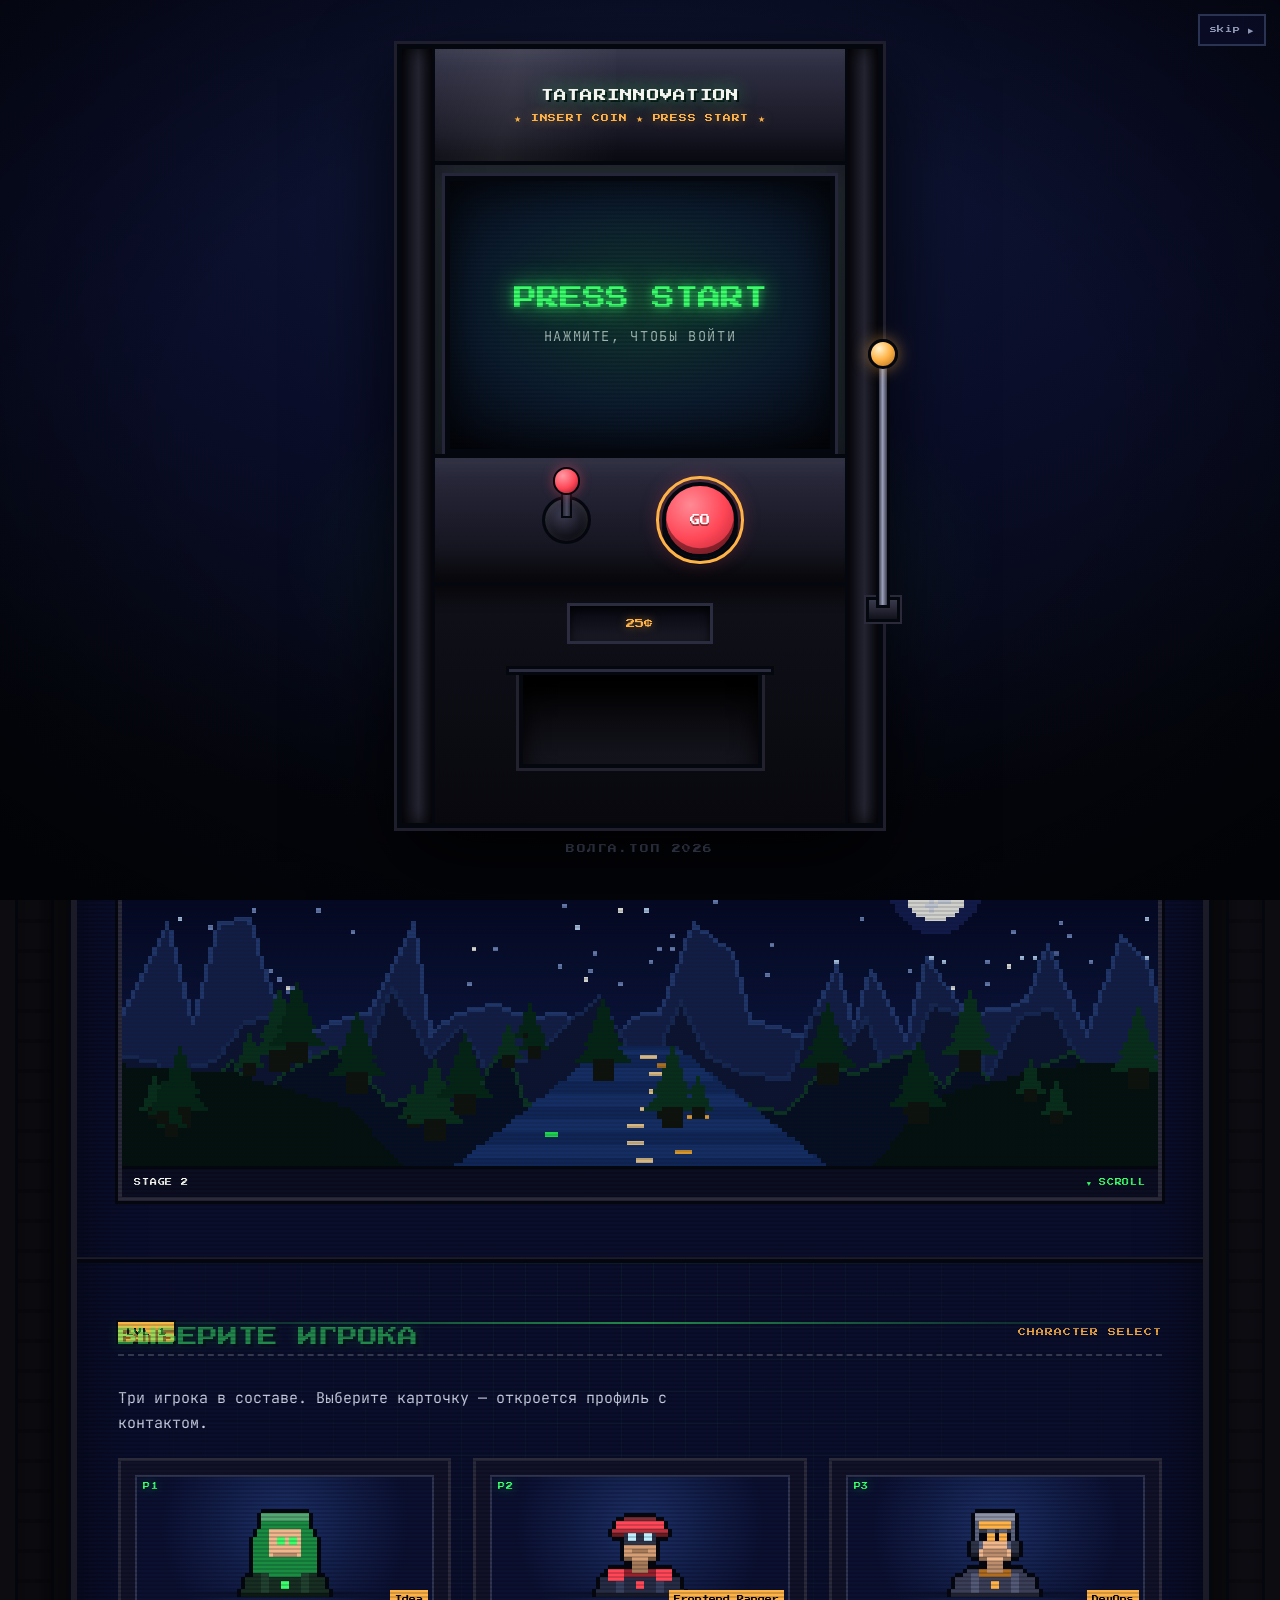
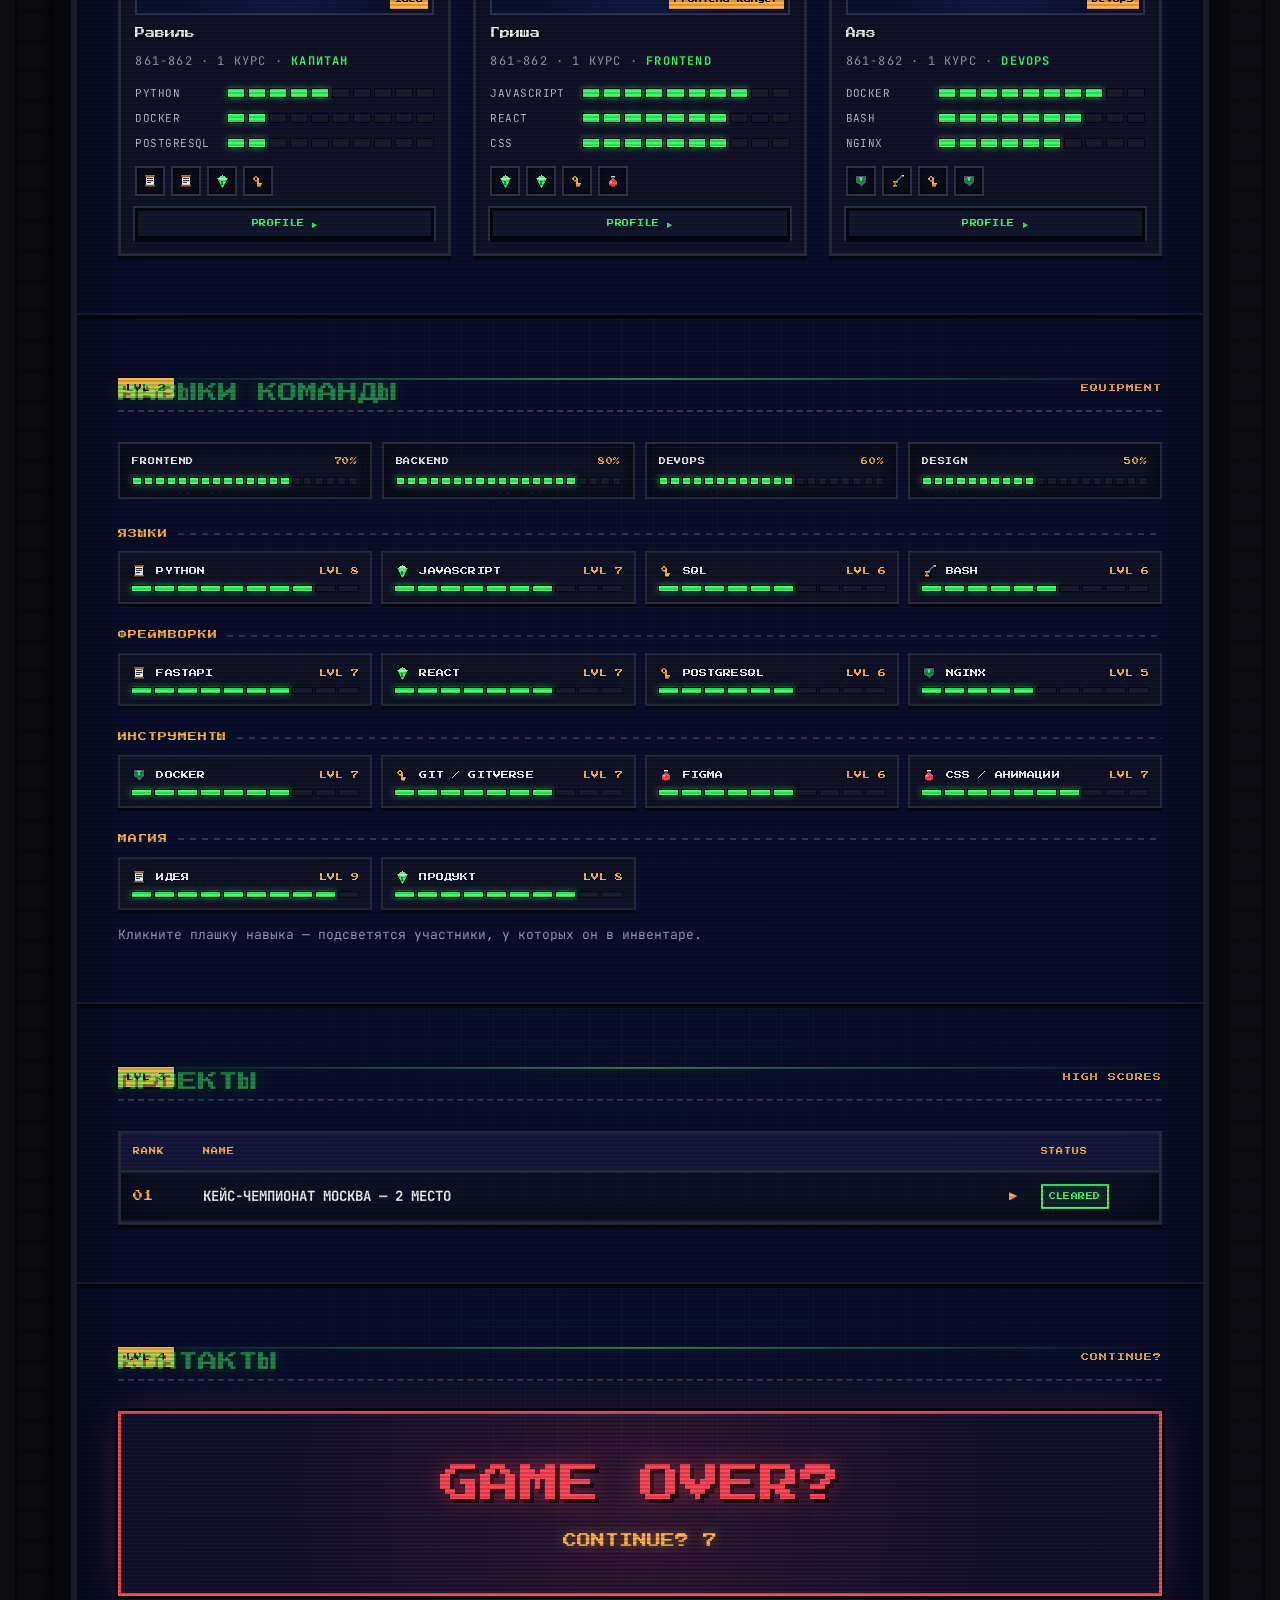
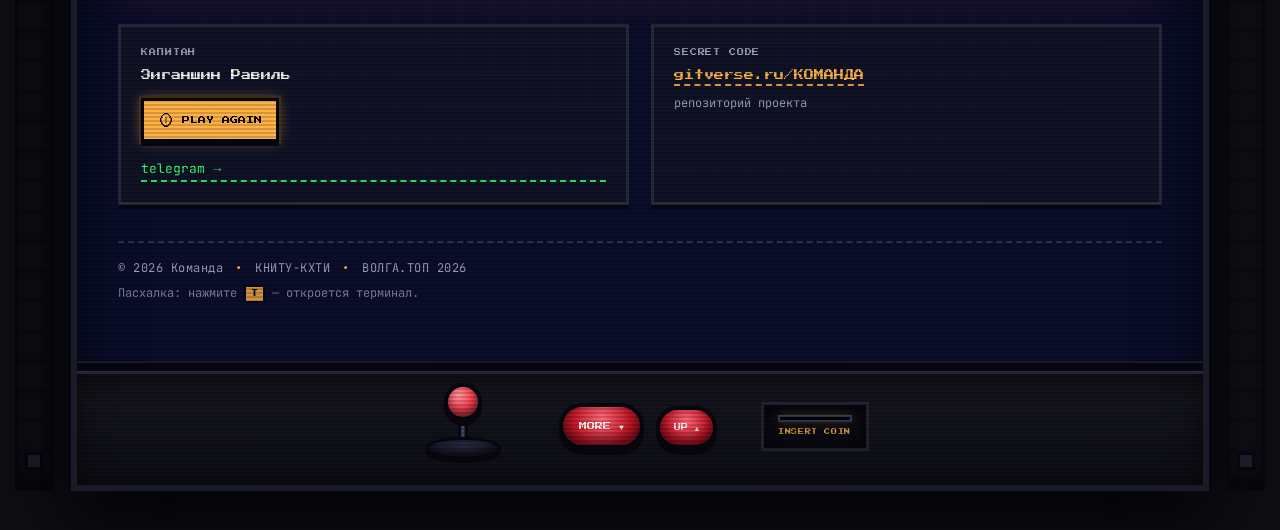
==== commit 881cb5d1: "переделан процесс запуска" ====
--- a/index.html
+++ b/index.html
@@ -17,11 +17,6 @@
 <link rel="stylesheet" href="css/crt.css">
 <script>
   document.documentElement.classList.add('js');
-  try {
-    if (localStorage.getItem('arcade:boot') === 'done') {
-      document.documentElement.classList.add('boot-seen');
-    }
-  } catch (e) {}
 </script>
 <noscript>
   <style>
@@ -245,7 +240,7 @@
         <div class="cab__scan" aria-hidden="true"></div>
         <div class="cab__screen-in">
           <p class="boot__insert" id="bootInsert">INSERT COIN</p>
-          <p class="boot__hint" id="bootHint">нажмите START</p>
+          <p class="boot__hint" id="bootHint">автомат включается…</p>
         </div>
       </div>
 
@@ -255,7 +250,7 @@
       </div>
 
       <div class="cab__base">
-        <div class="cab__slot" aria-hidden="true">25¢</div>
+        <div class="cab__slot" aria-hidden="true">25¢<span class="cab__slotcoin"></span></div>
         <div class="cab__tray" aria-hidden="true">
           <span class="cab__tray-lip"></span>
           <span class="cab__coins" id="bootCoins"></span>
--- a/css/crt.css
+++ b/css/crt.css
@@ -73,7 +73,6 @@
   transform: none;
 }
 
-html.boot-seen .boot { display: none; }
 body.boot-open { overflow: hidden; }
 
 .boot {
@@ -365,6 +364,8 @@
   box-shadow: inset 0 12px 20px rgba(0, 0, 0, .6);
 }
 .cab__slot {
+  position: relative;
+  z-index: 7;              /* монета падает поверх панели */
   display: grid;
   place-items: center;
   width: calc(var(--cab-w) * .3);
@@ -376,6 +377,39 @@
   color: var(--amber);
   text-shadow: 0 0 10px rgba(255, 179, 71, .5);
   box-shadow: inset 0 3px 8px rgba(0, 0, 0, .8);
+}
+
+/* Монета, которую автомат принимает сам при запуске */
+.cab__slotcoin {
+  position: absolute;
+  left: 50%;
+  bottom: 12%;
+  width: calc(var(--cab-w) * .034);
+  height: calc(var(--cab-w) * .034);
+  margin-left: calc(var(--cab-w) * -.017);
+  border-radius: 50%;
+  pointer-events: none;
+  opacity: 0;
+  background: radial-gradient(circle at 34% 28%, #fff0bd 0%, #ffb347 42%, #c9821f 78%, #8a5a12 100%);
+  border: 1px solid #6b4408;
+  box-shadow: inset 0 0 0 1px rgba(255, 255, 255, .35), 0 0 10px rgba(255, 179, 71, .55);
+}
+.boot.is-coinf .cab__slotcoin {
+  animation: slotDrop .62s cubic-bezier(.55, 0, .8, 1) both;
+}
+@keyframes slotDrop {
+  0% { transform: translateY(calc(var(--cab-w) * -.34)) scale(.72); opacity: 0; }
+  14% { opacity: 1; }
+  72% { transform: translateY(0) scale(1); opacity: 1; }
+  84% { transform: translateY(0) scale(1.16, .64); opacity: 1; }
+  100% { transform: translateY(calc(var(--cab-w) * .014)) scale(.9, .5); opacity: 0; }
+}
+.boot.is-coinf .cab__slot {
+  animation: slotFlash .62s steps(2, end);
+}
+@keyframes slotFlash {
+  0%, 60% { box-shadow: inset 0 3px 8px rgba(0, 0, 0, .8); }
+  70%, 100% { box-shadow: inset 0 3px 8px rgba(0, 0, 0, .8), 0 0 22px rgba(255, 179, 71, .9); }
 }
 .cab__tray {
   position: relative;
@@ -722,5 +756,6 @@
   .boot.is-pulling .cab { animation: none; }
   .cab__lever-arm { transition: none; }
   .boot.is-start .boot__start::after { animation: none; }
+  .cab__slotcoin { display: none; }
   .coin { display: none; }
 }
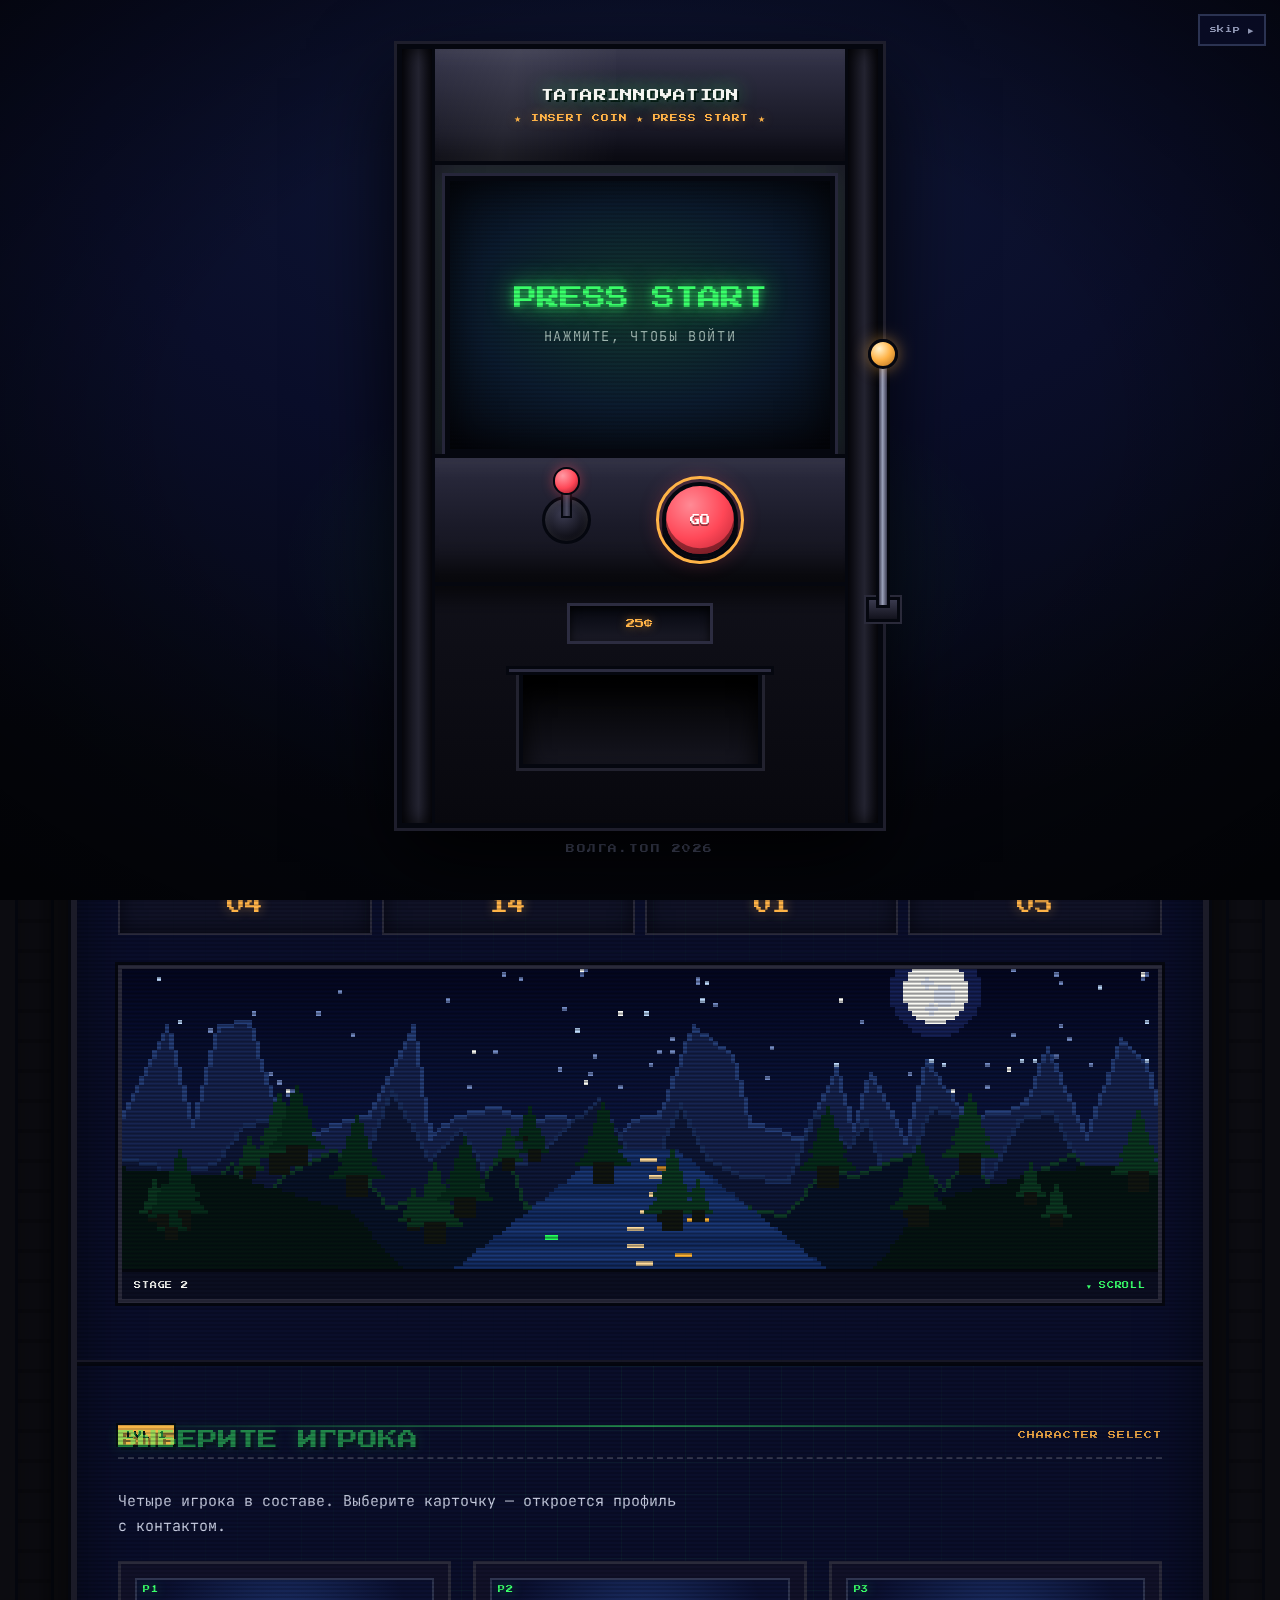
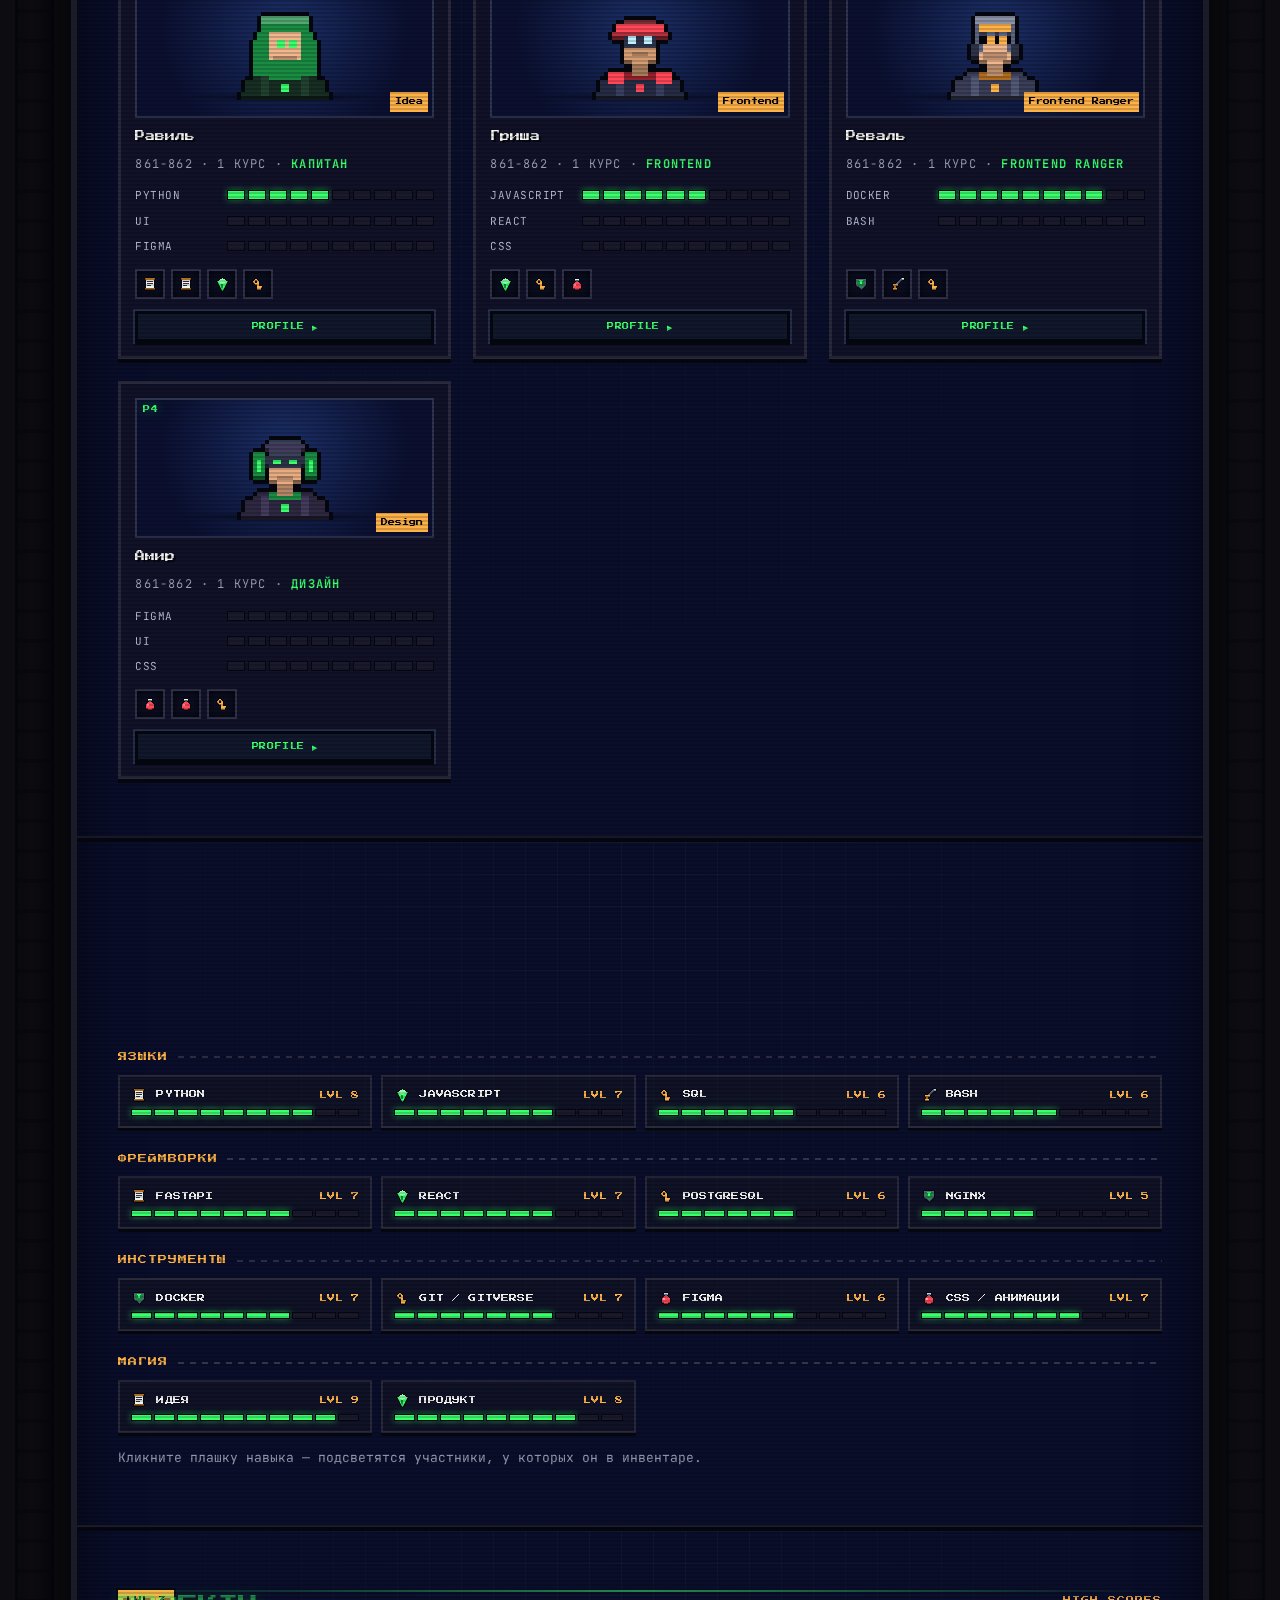
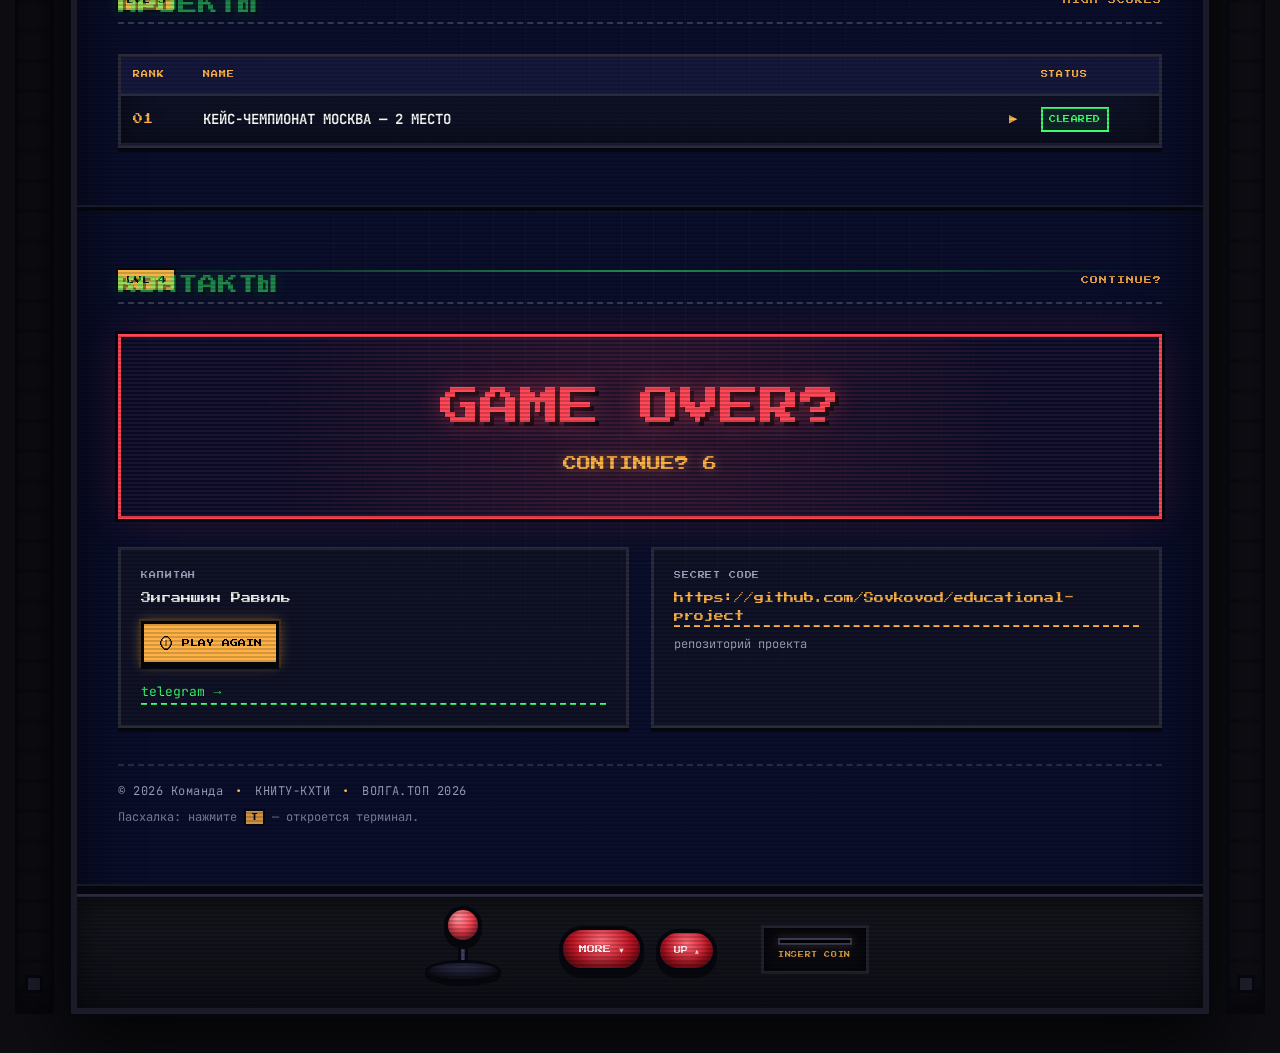
==== commit dddb50d5: "Добавил лого и изменил профили" ====
--- a/index.html
+++ b/index.html
@@ -77,7 +77,8 @@
 
           <div class="hiscore" data-reveal>
             <span class="hiscore__label">HI-SCORE</span>
-            <p class="hiscore__name" data-site-text="team.title">КОМАНДА «НАЗВАНИЕ»</p>
+            <img class="hiscore__brand" src="инфографика/логотип/lockup-v-dark.svg"
+                 alt="TATARINNOVATION — IT-команда КНИТУ-КХТИ" width="720" height="460">
             <p class="hiscore__motto" data-site-text="team.motto">девиз команды</p>
             <div class="hiscore__meta">
               <span data-site-text="site.event">ВОЛГА.ТОП 2026</span>
--- a/css/main.css
+++ b/css/main.css
@@ -465,14 +465,11 @@
   text-shadow: var(--glow-amber);
   margin-bottom: 14px;
 }
-.hiscore__name {
-  font-family: var(--font-px);
-  font-weight: 400;
-  font-size: clamp(14px, 3.1vw, 30px);
-  line-height: 1.6;
-  color: var(--ink);
-  text-shadow: 0 0 20px rgba(245, 245, 240, .3), 4px 4px 0 var(--bg-deep);
-  overflow-wrap: break-word;
+.hiscore__brand {
+  display: block;
+  width: clamp(148px, 26vw, 236px);
+  height: auto;
+  margin: 0 auto 2px;
 }
 .hiscore__motto {
   margin-top: 12px;
@@ -1705,7 +1702,7 @@
   .sec-head__sub { font-size: 8px; }
 
   .hiscore { border-width: 3px; }
-  .hiscore__name { font-size: clamp(13px, 5.2vw, 18px); }
+  .hiscore__brand { width: clamp(132px, 46vw, 176px); }
   .hiscore__label { font-size: 8px; }
   .hiscore__meta { font-size: 11px; letter-spacing: .1em; }
   .gameover__big { font-size: clamp(16px, 8vw, 26px); }
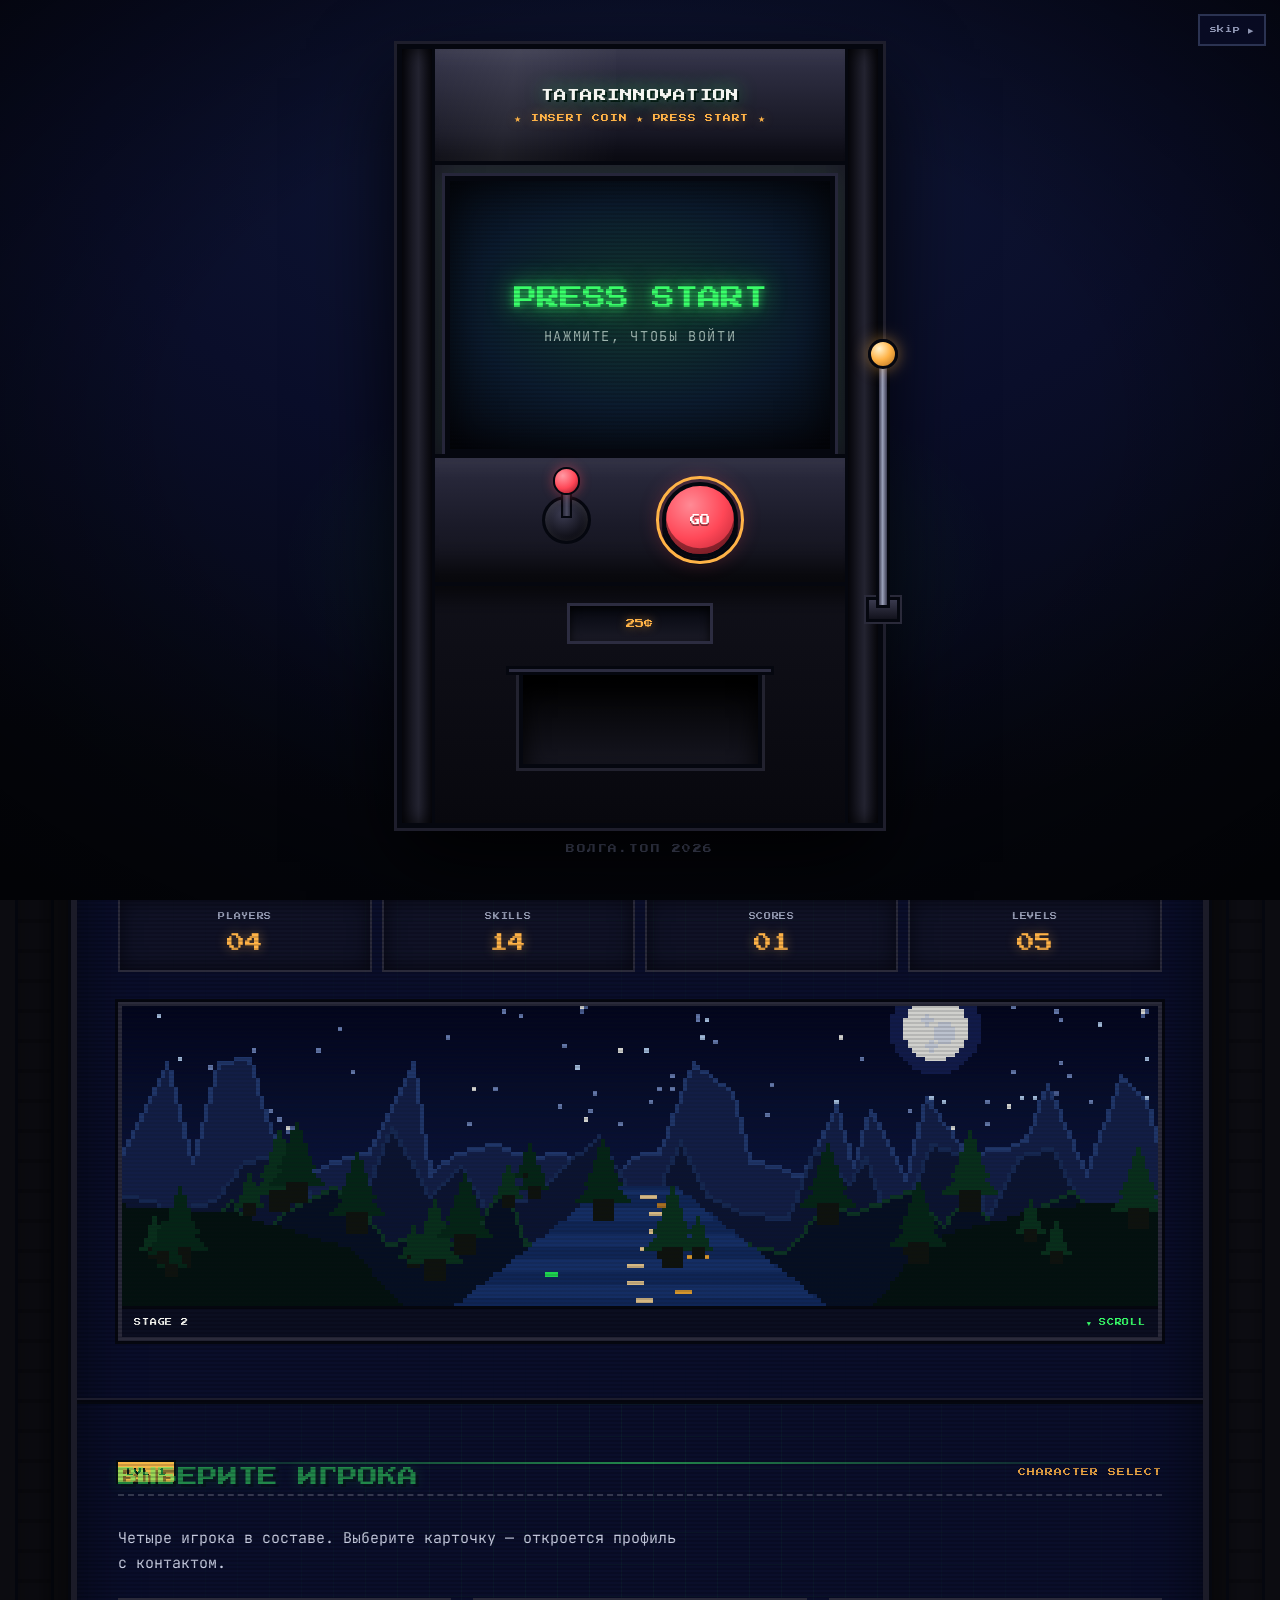
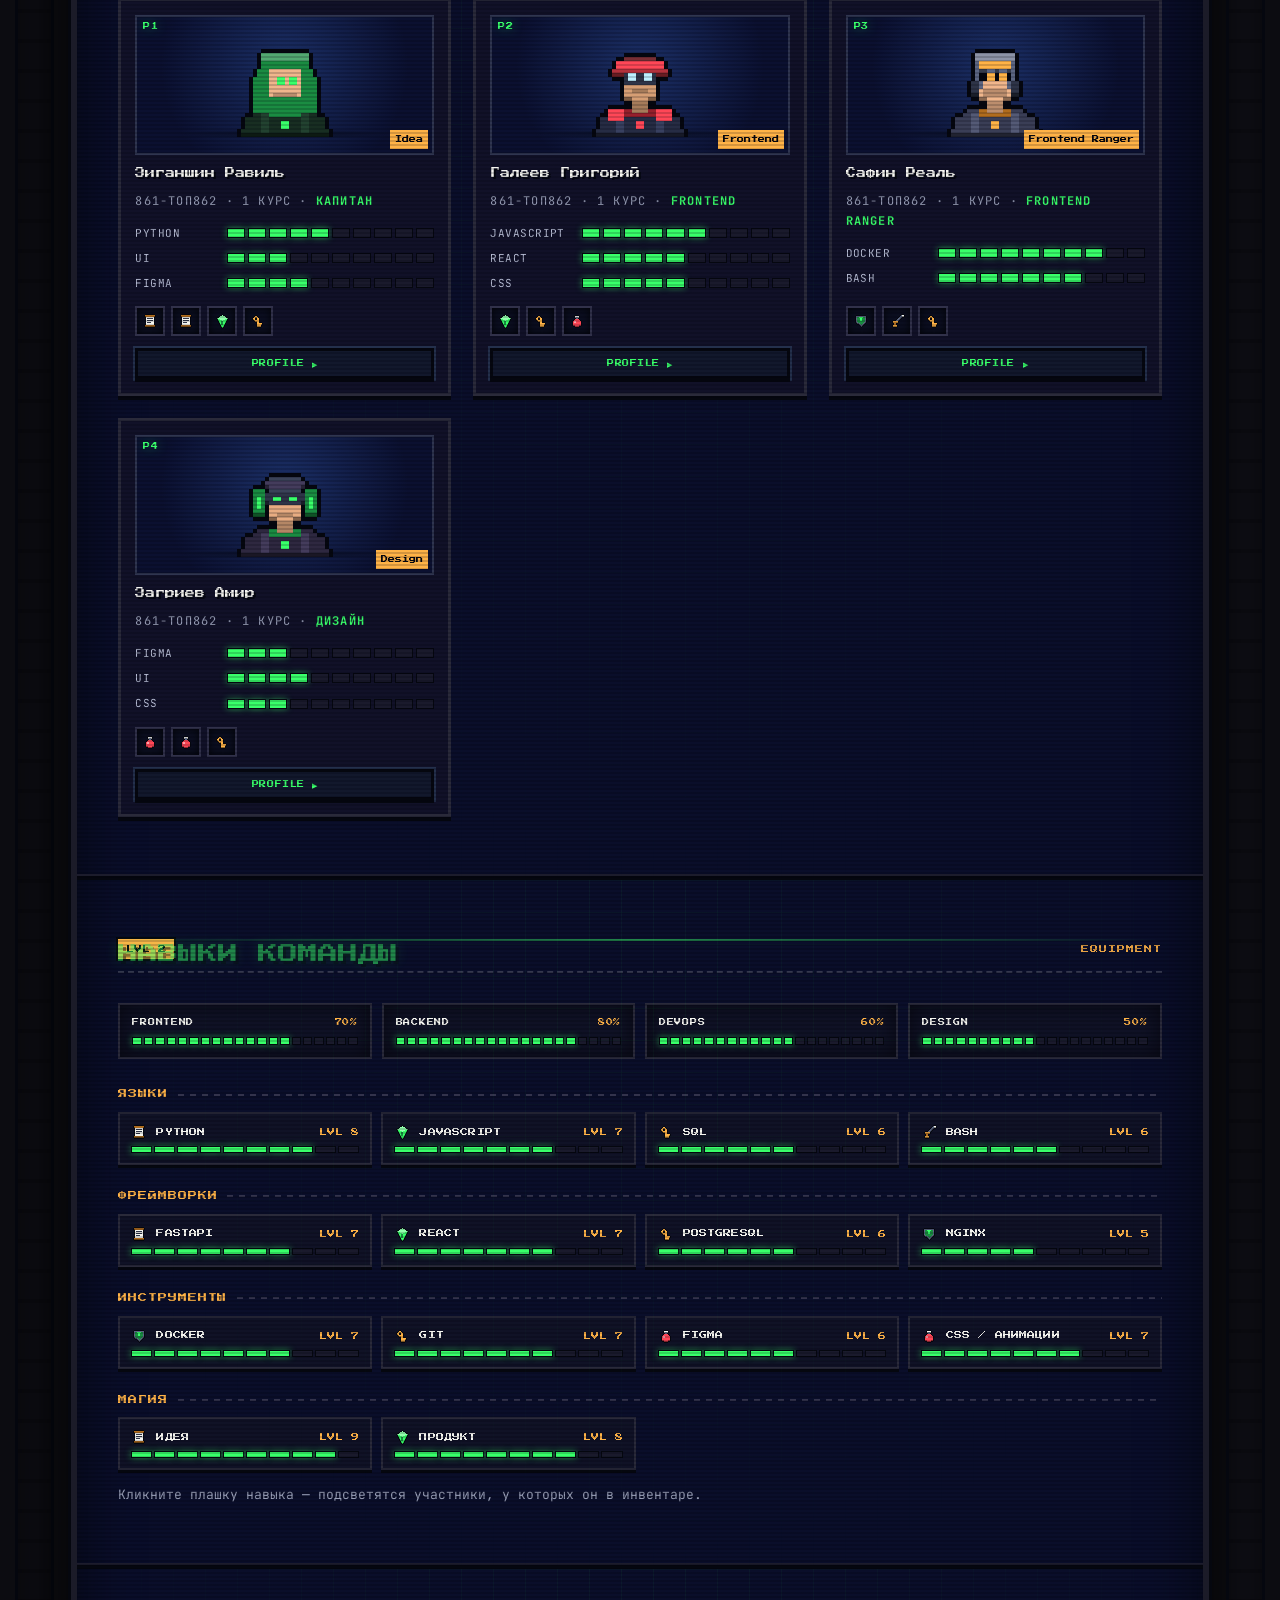
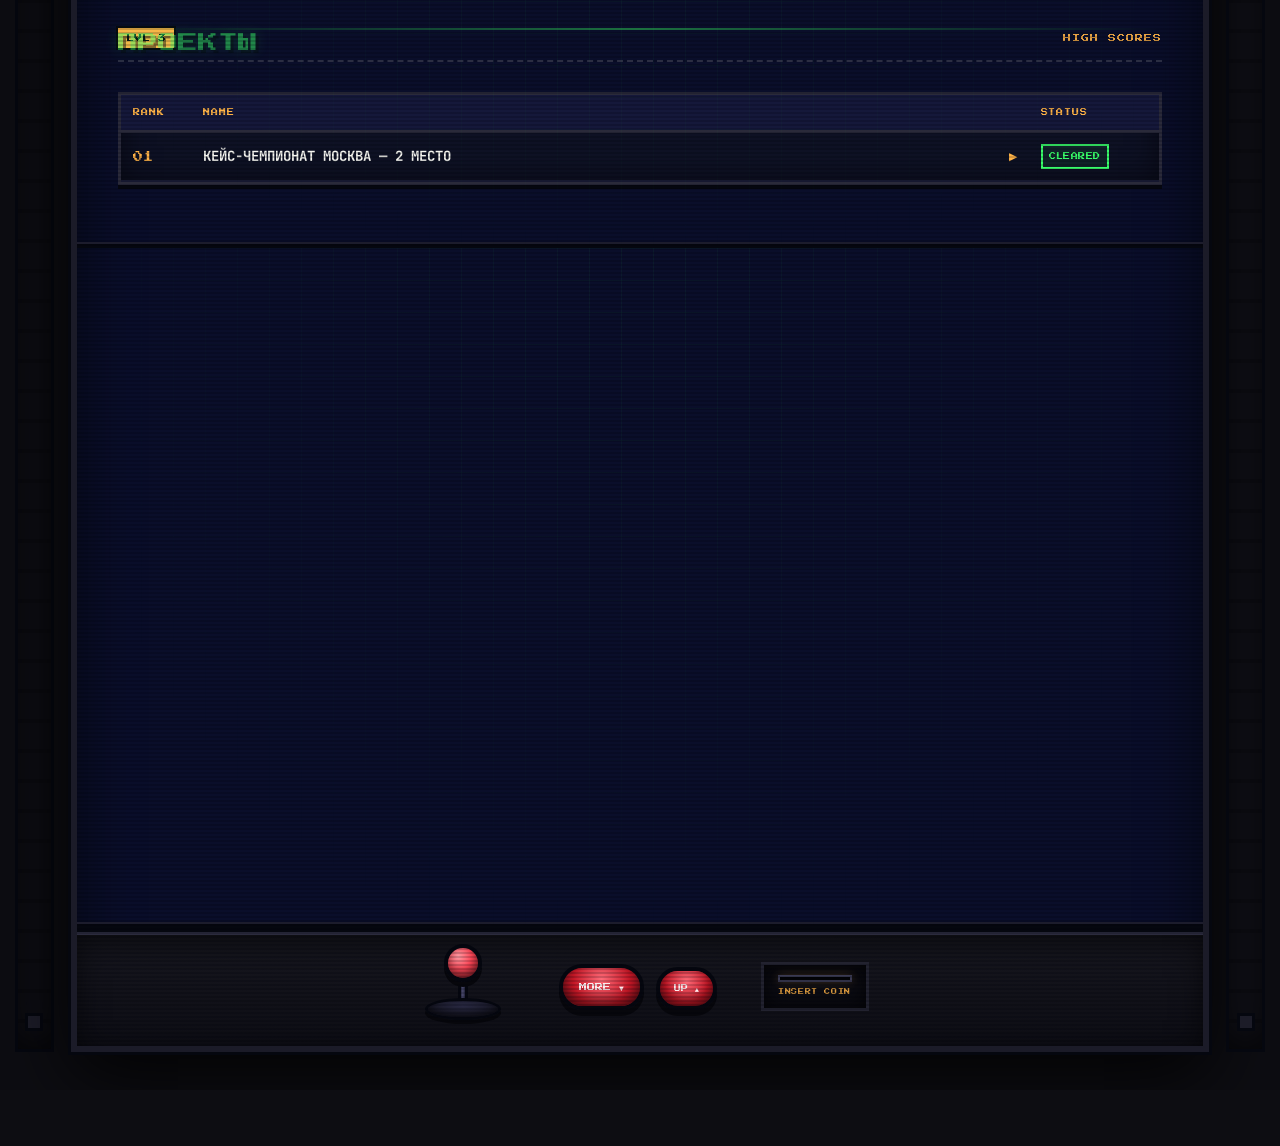
==== commit a4f78965: "волна мелких изменений" ====
--- a/index.html
+++ b/index.html
@@ -83,7 +83,7 @@
             <div class="hiscore__meta">
               <span data-site-text="site.event">ВОЛГА.ТОП 2026</span>
               <span class="dot">·</span>
-              <span data-site-text="team.university">ПГУТИ</span>
+              <span data-site-text="team.university">КНИТУ-КХТИ</span>
             </div>
           </div>
 
@@ -182,14 +182,14 @@
             <div class="contact-card">
               <span class="contact-card__k">КАПИТАН</span>
               <span class="contact-card__v" data-site-text="contacts.captain">ИМЯ КАПИТАНА</span>
-              <a class="btn btn--coin contact-card__btn" id="playAgain" href="mailto:captain@example.com">
+              <a class="btn btn--coin contact-card__btn" id="playAgain" href="mailto:ziganshinraw@yandex.ru">
                 <img src="assets/sprites/icon-coin.png" alt="" width="16" height="16"> PLAY AGAIN
               </a>
               <a class="link-plain" id="telegramLink" href="#" hidden>telegram →</a>
             </div>
             <div class="contact-card">
               <span class="contact-card__k">SECRET CODE</span>
-              <a class="contact-card__v contact-card__repo" id="repoLink" href="https://gitverse.ru/" data-site-text="contacts.repoLabel">gitverse.ru/…</a>
+              <a class="contact-card__v contact-card__repo" id="repoLink" href="https://github.com/Sovkovod/educational-project" data-site-text="contacts.repoLabel">github.com/Sovkovod/educational-project</a>
               <span class="contact-card__hint">репозиторий проекта</span>
             </div>
           </div>
@@ -198,7 +198,7 @@
             <p class="foot__line">
               <span data-site-text="site.copyright">© 2026 Команда</span>
               <span class="dot">•</span>
-              <span data-site-text="team.university">ПГУТИ</span>
+              <span data-site-text="team.university">КНИТУ-КХТИ</span>
               <span class="dot">•</span>
               <span data-site-text="site.event">Волга.ТОП 2026</span>
             </p>
